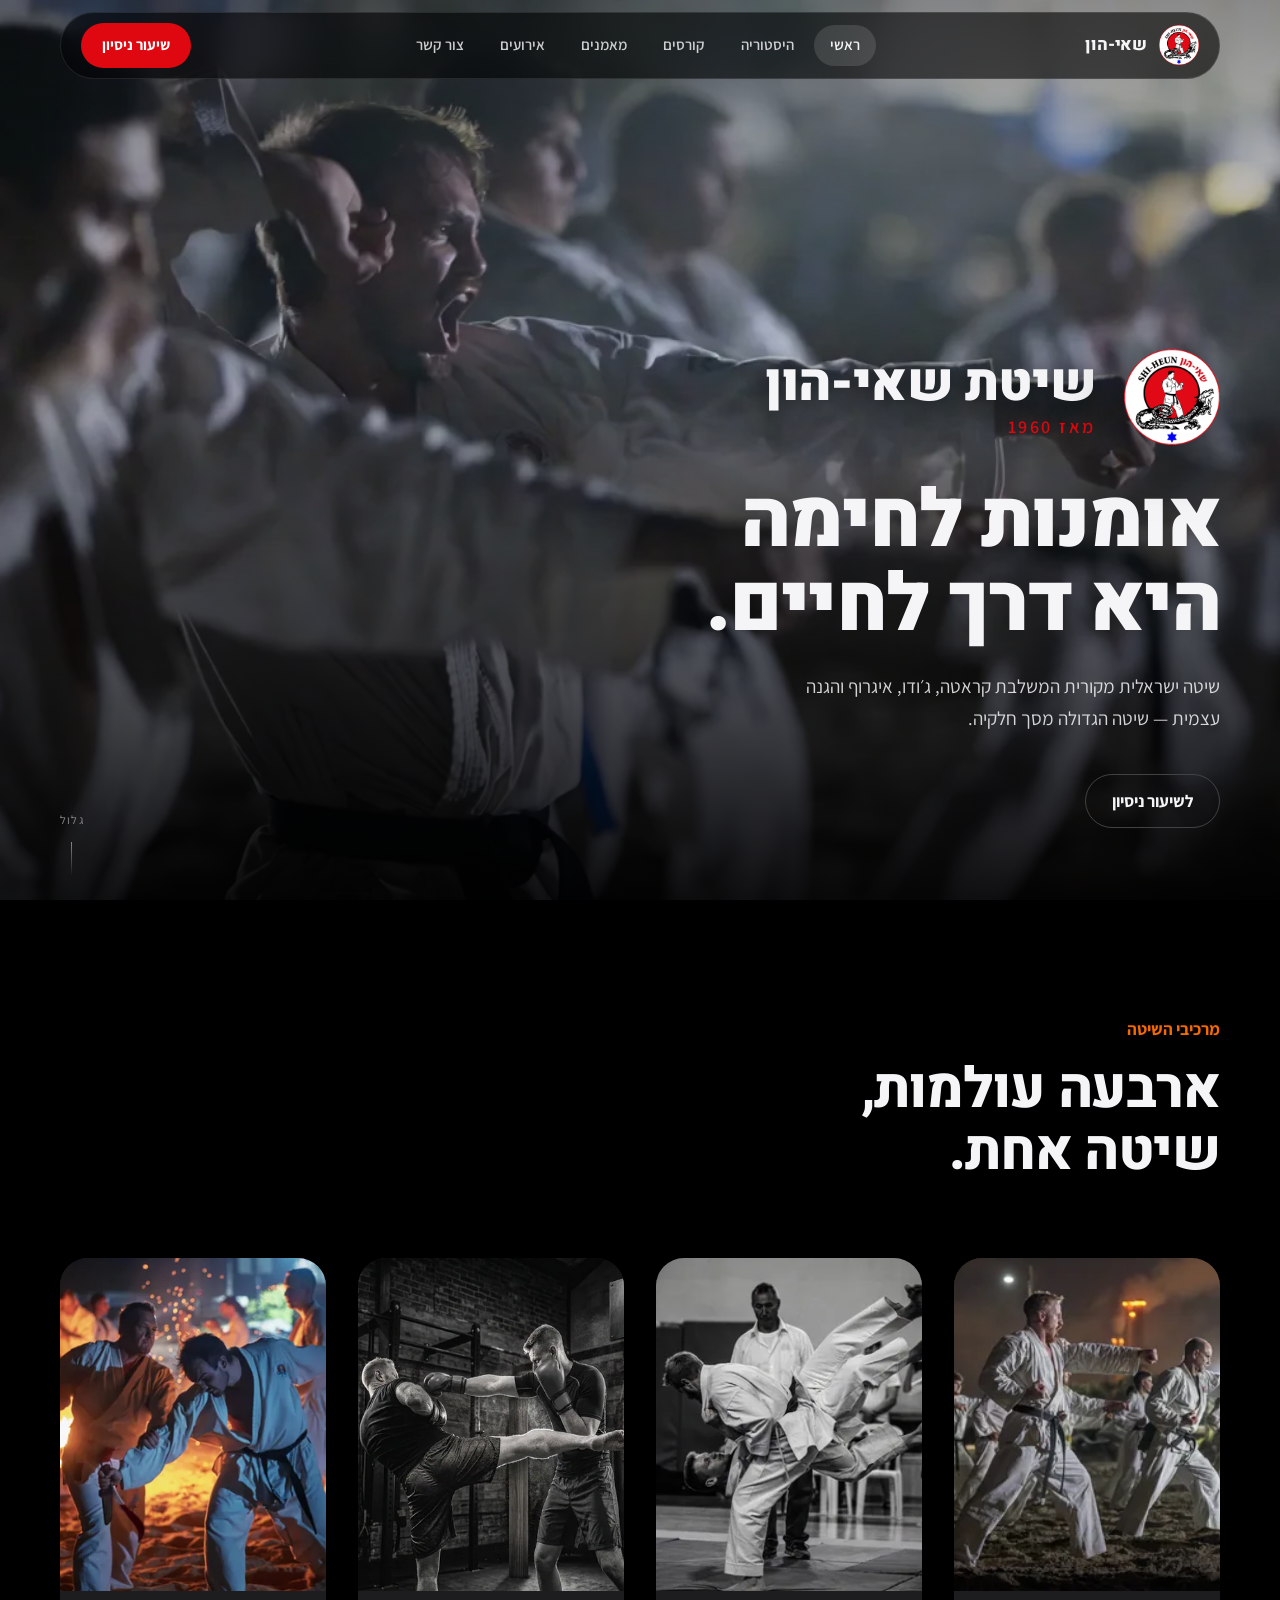
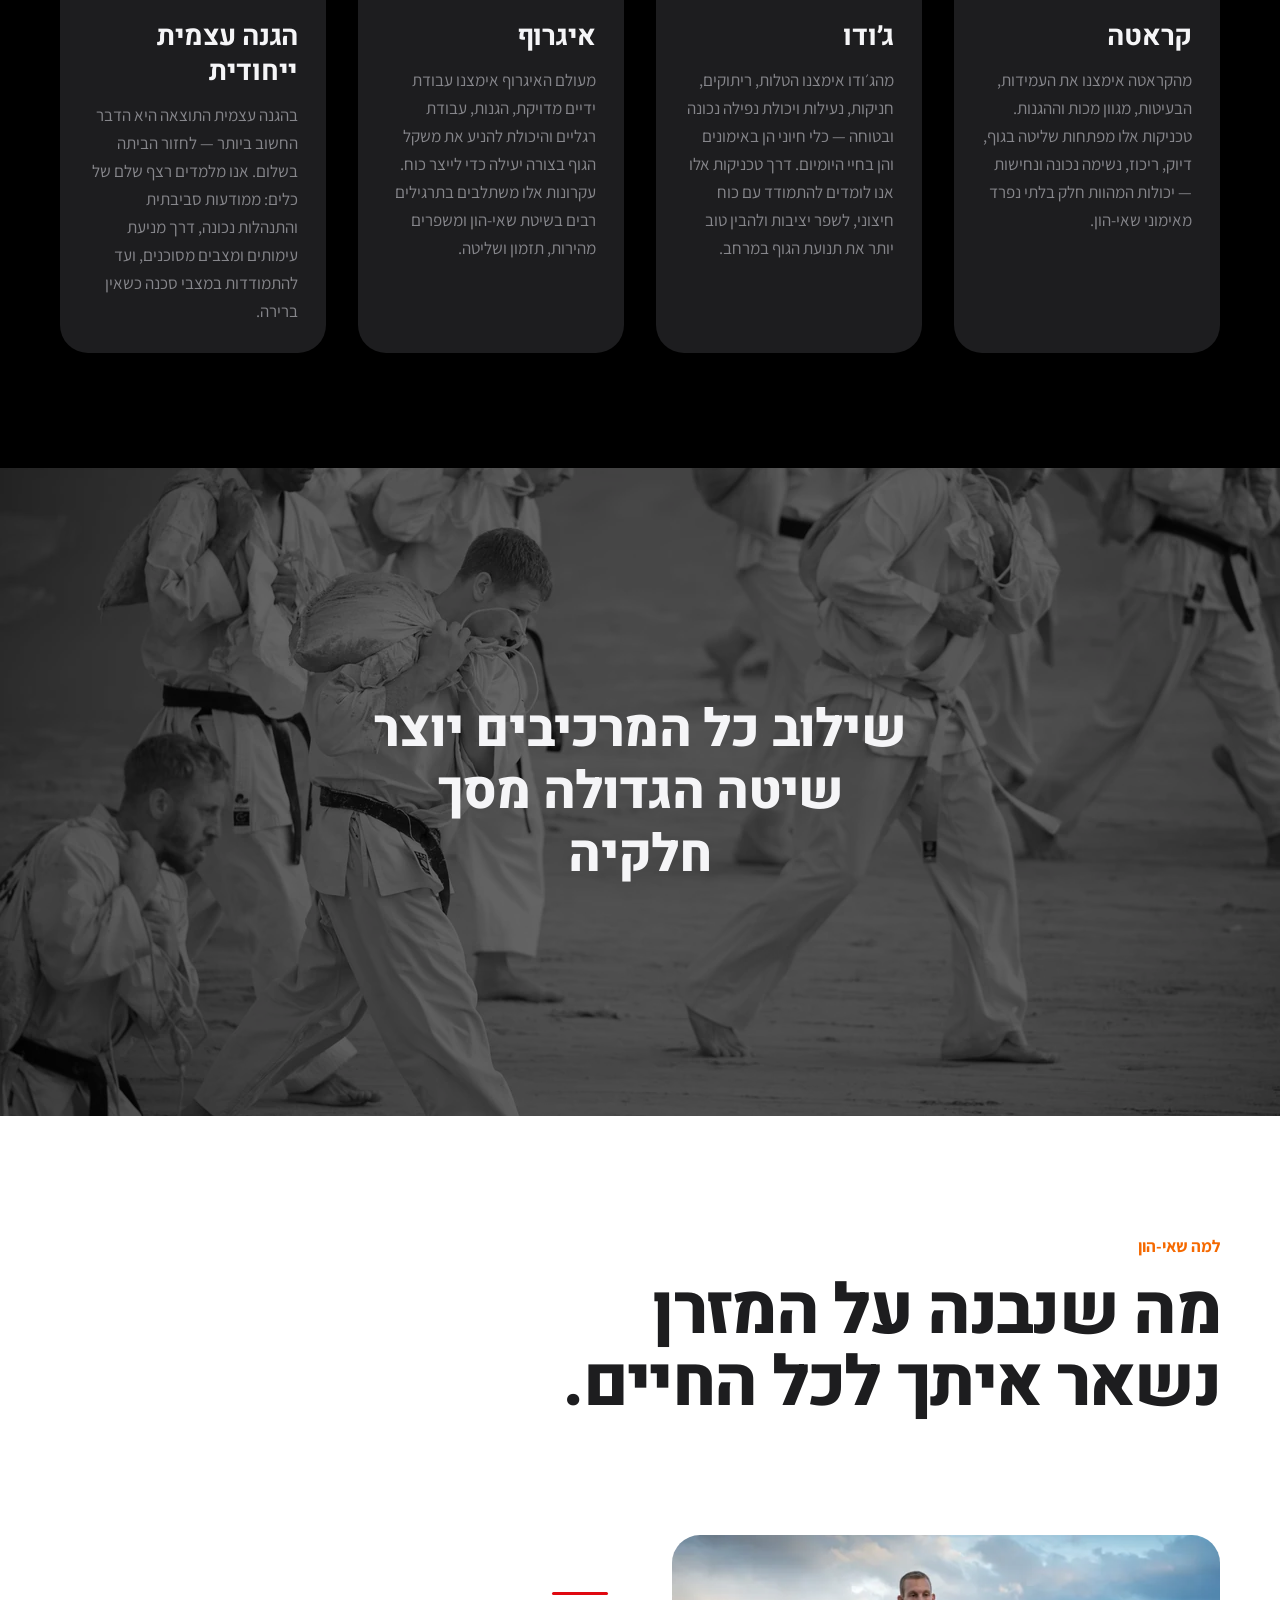
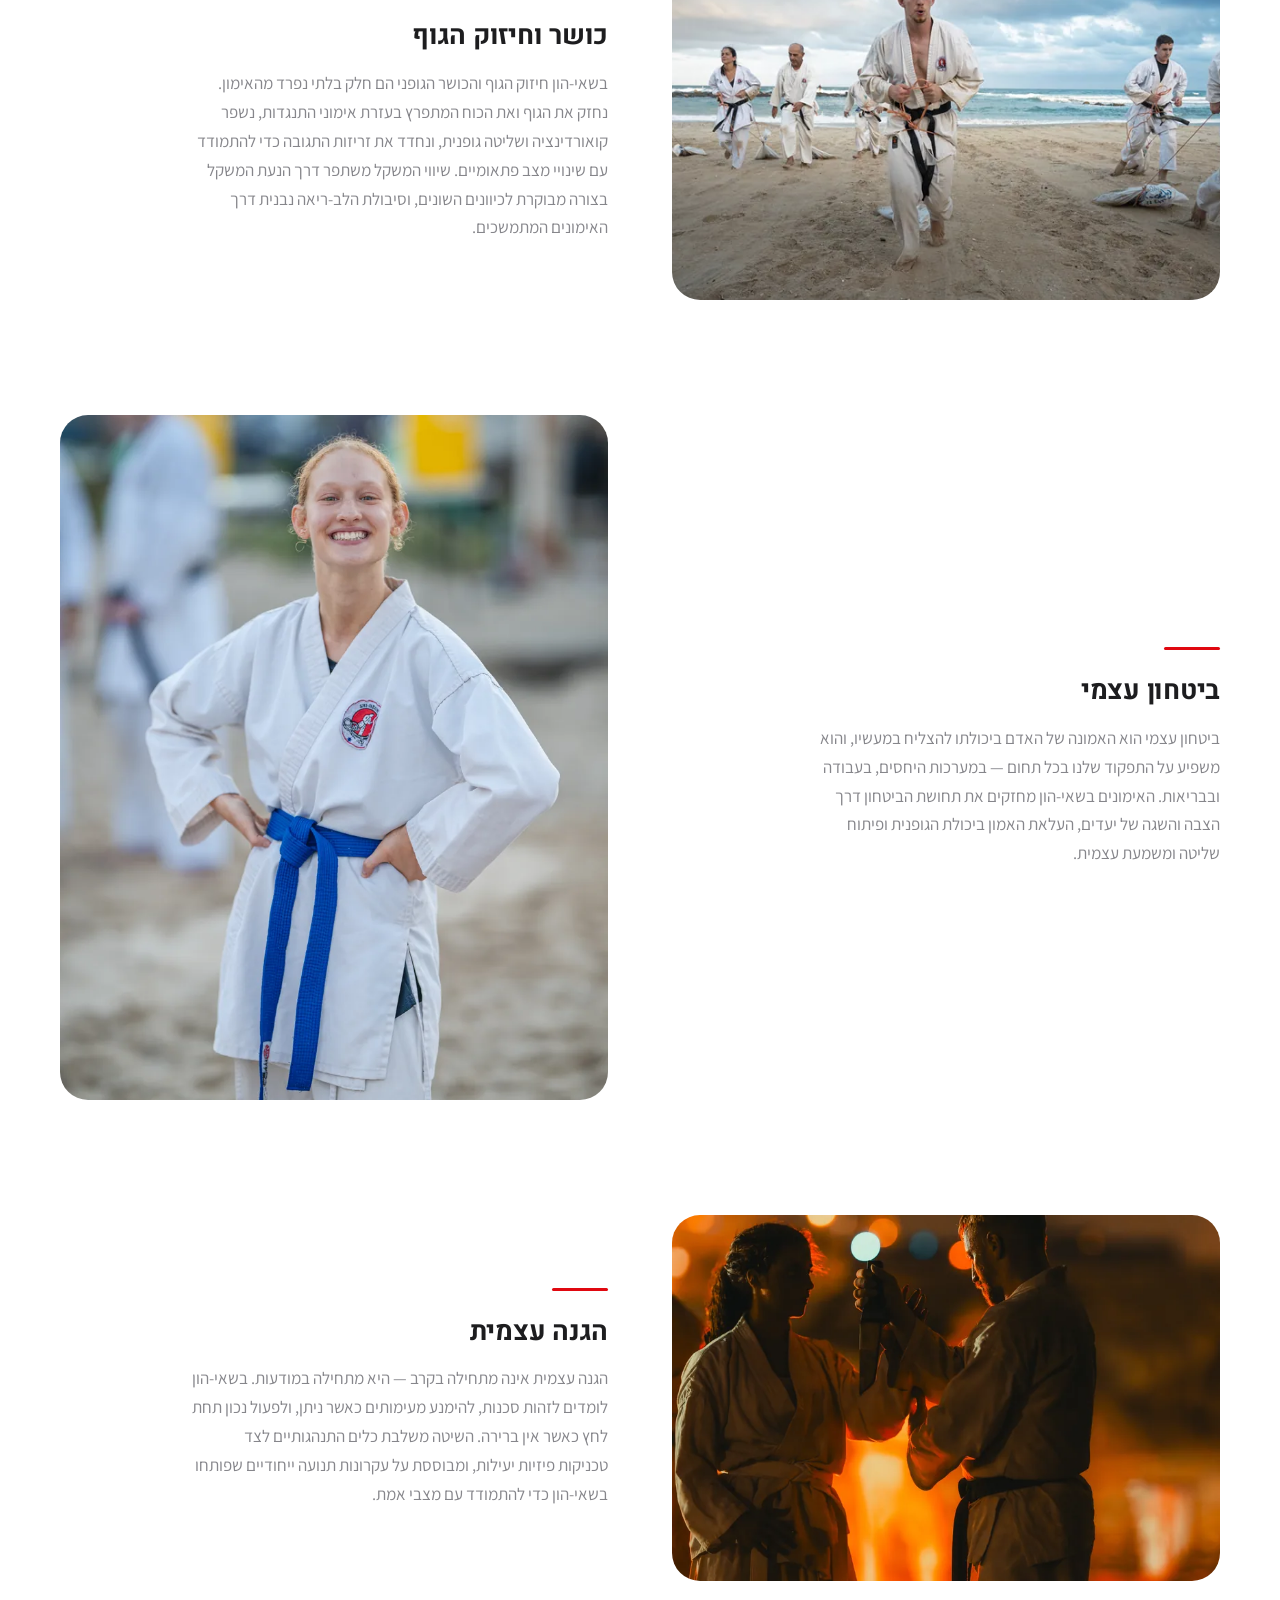
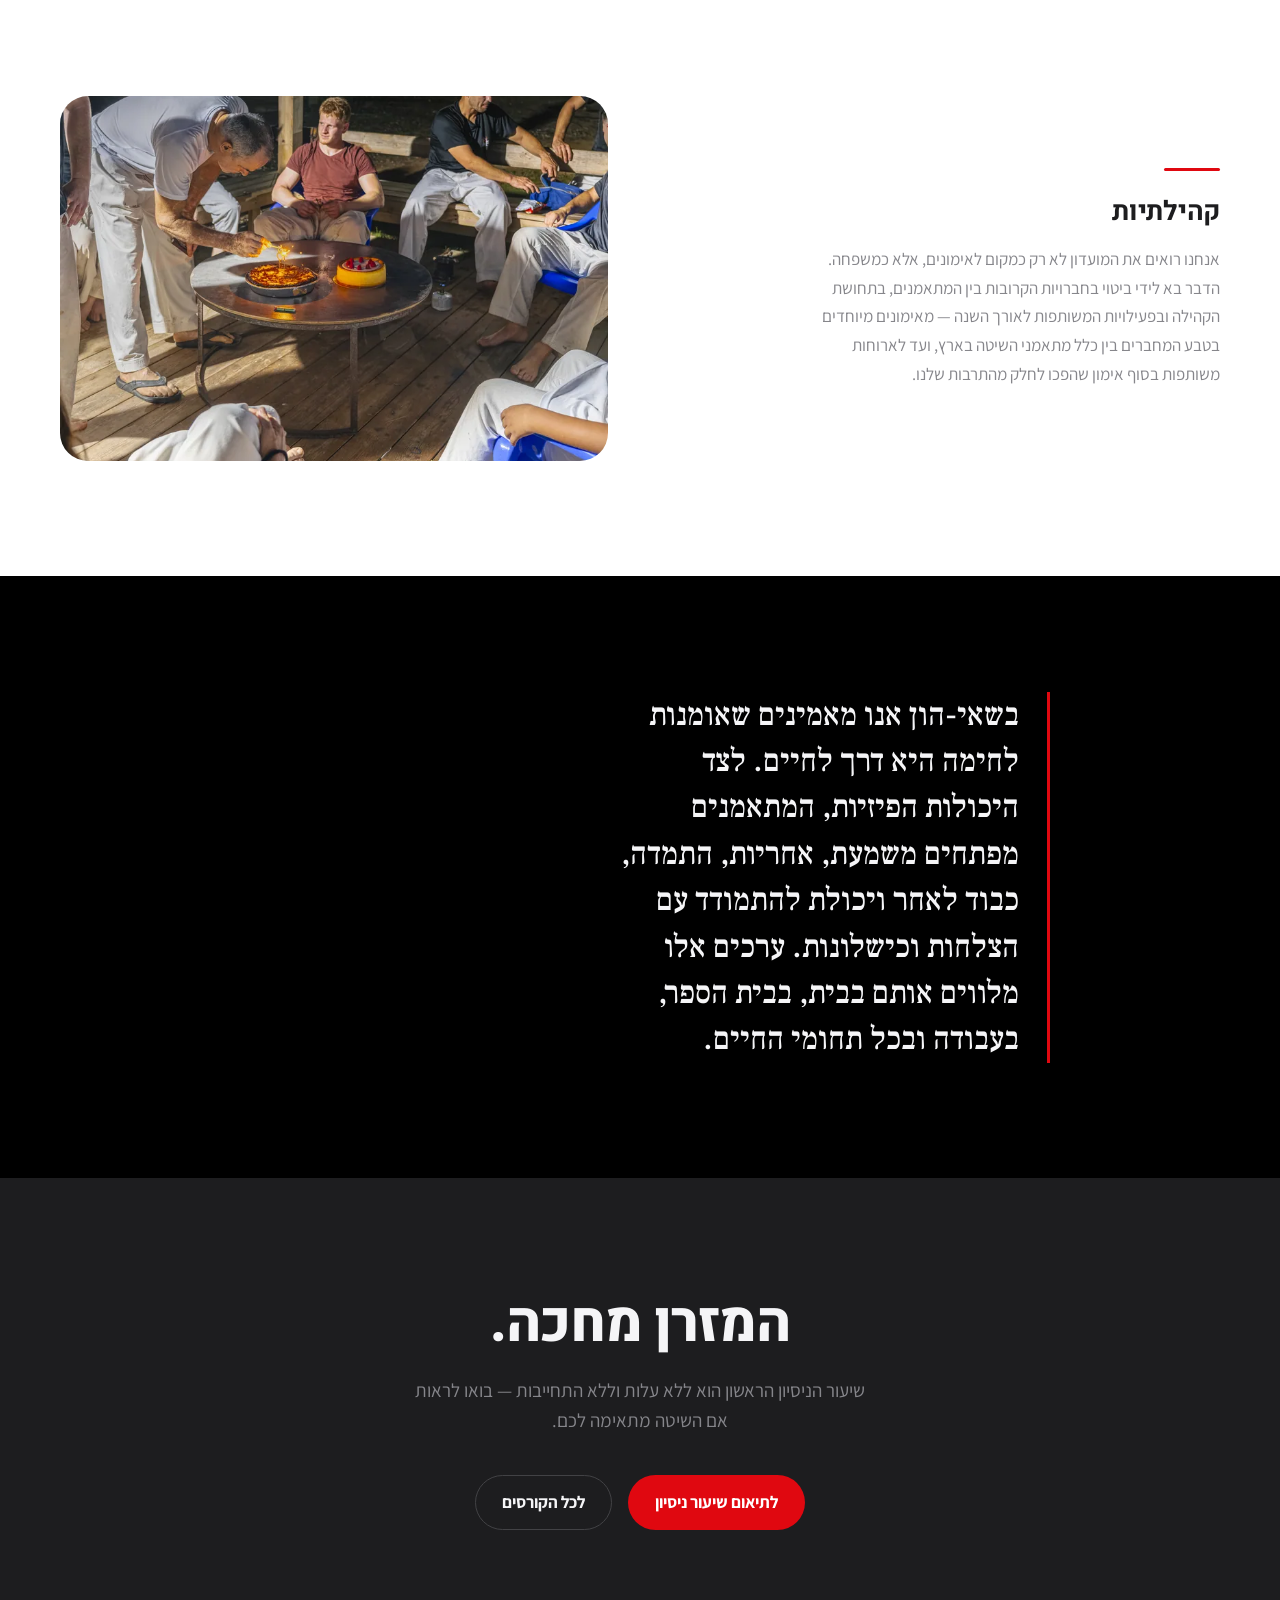
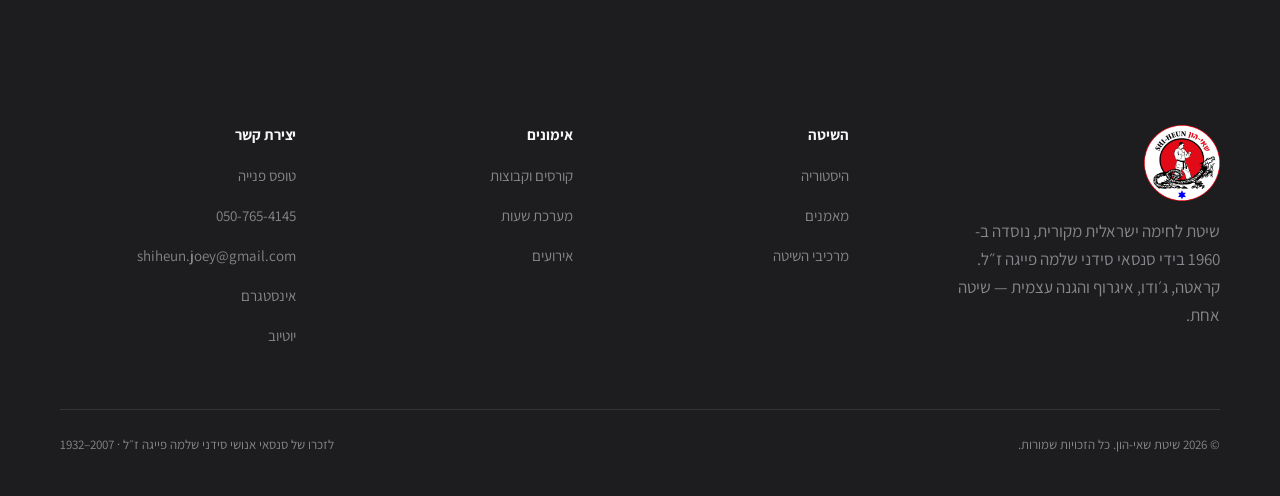
==== index.html @ a566a100 "Initial deploy: שאי-הון static site for www.shi-heun.com" ====
<!DOCTYPE html>
<html lang="he" dir="rtl">
<head>
<meta charset="utf-8">
<meta name="viewport" content="width=device-width, initial-scale=1">
<title>שאי-הון · שיטת לחימה ישראלית מקורית</title>
<meta name="description" content="שיטת שאי-הון — שיטת לחימה ישראלית מקורית שנוסדה ב-1960, המשלבת קראטה, ג׳ודו, איגרוף והגנה עצמית. אימונים לילדים, נוער ובוגרים.">
<meta name="theme-color" content="#000000">
<meta property="og:title" content="שאי-הון · שיטת לחימה ישראלית מקורית">
<meta property="og:description" content="שיטת שאי-הון — שיטת לחימה ישראלית מקורית שנוסדה ב-1960, המשלבת קראטה, ג׳ודו, איגרוף והגנה עצמית. אימונים לילדים, נוער ובוגרים.">
<meta property="og:type" content="website">
<meta property="og:locale" content="he_IL">
<meta property="og:image" content="https://www.shi-heun.com/assets/img/action/fire-defense-1280.webp">
<meta property="og:url" content="https://www.shi-heun.com/index.html">
<meta property="og:site_name" content="שיטת שאי-הון">
<meta name="robots" content="index, follow, max-image-preview:large, max-snippet:-1">
<link rel="canonical" href="https://www.shi-heun.com/index.html">
<link rel="icon" href="favicon.ico" sizes="any">
<link rel="icon" href="assets/img/brand/favicon-32.png" type="image/png">
<link rel="apple-touch-icon" href="assets/img/brand/favicon-180.png">
<link rel="preconnect" href="https://fonts.googleapis.com">
<link rel="preconnect" href="https://fonts.gstatic.com" crossorigin>
<link href="https://fonts.googleapis.com/css2?family=Heebo:wght@400;600;700;800;900&family=Assistant:wght@400;600;700&family=Frank+Ruhl+Libre:wght@400;500&display=swap" rel="stylesheet">
<link rel="stylesheet" href="assets/css/style.css">
<script type="application/ld+json">
{
  "@context": "https://schema.org",
  "@graph": [
    {
      "@type": "SportsActivityLocation",
      "@id": "https://www.shi-heun.com/#organization",
      "name": "שיטת שאי-הון",
      "alternateName": "Shi-Heun",
      "url": "https://www.shi-heun.com/",
      "description": "שיטת לחימה ישראלית מקורית שנוסדה ב-1960, המשלבת קרטה, ג׳ודו, איגרוף והגנה עצמית.",
      "foundingDate": "1960",
      "founder": {
        "@type": "Person",
        "name": "סידני שלמה פייגה"
      },
      "sport": "Martial Arts",
      "inLanguage": "he",
      "telephone": "+972507654145",
      "email": "shiheun.joey@gmail.com",
      "logo": "https://www.shi-heun.com/assets/img/brand/logo-512.png",
      "image": "https://www.shi-heun.com/assets/img/action/fire-defense-1280.webp",
      "sameAs": [
        "https://www.instagram.com/p/C9FxTw9I-Rl/",
        "https://www.youtube.com/@joey_shi-heun7309"
      ],
      "areaServed": {
        "@type": "Country",
        "name": "IL"
      },
      "knowsAbout": [
        "קראטה",
        "ג׳ודו",
        "איגרוף",
        "הגנה עצמית",
        "ביטחון עצמי",
        "אומנויות לחימה"
      ]
    },
    {
      "@type": "WebSite",
      "@id": "https://www.shi-heun.com/#website",
      "url": "https://www.shi-heun.com/",
      "name": "שיטת שאי-הון",
      "inLanguage": "he",
      "publisher": {
        "@id": "https://www.shi-heun.com/#organization"
      }
    },
    {
      "@type": "WebPage",
      "@id": "https://www.shi-heun.com/index.html",
      "url": "https://www.shi-heun.com/index.html",
      "name": "שאי-הון · שיטת לחימה ישראלית מקורית",
      "description": "שיטת שאי-הון — שיטת לחימה ישראלית מקורית שנוסדה ב-1960, המשלבת קראטה, ג׳ודו, איגרוף והגנה עצמית. אימונים לילדים, נוער ובוגרים.",
      "inLanguage": "he",
      "isPartOf": {
        "@id": "https://www.shi-heun.com/#website"
      },
      "about": {
        "@id": "https://www.shi-heun.com/#organization"
      },
      "breadcrumb": {
        "@type": "BreadcrumbList",
        "itemListElement": [
          {
            "@type": "ListItem",
            "position": 1,
            "name": "ראשי",
            "item": "https://www.shi-heun.com/"
          }
        ]
      }
    }
  ]
}
</script>
</head>
<body>
<a class="skip-link" href="#main">דילוג לתוכן הראשי</a>
<div class="nav-shell">
  <nav class="nav" aria-label="ניווט ראשי">
    <a class="nav__brand" href="index.html">
      <img src="assets/img/brand/logo-128.png" width="40" height="40" alt="סמל שיטת שאי-הון">
      <span>שאי-הון</span>
    </a>
    <button class="nav__toggle" type="button" aria-label="תפריט" aria-expanded="false" aria-controls="nav-links">
      <span></span><span></span><span></span>
    </button>
    <div class="nav__links" id="nav-links">
      <a href="index.html" aria-current="page">ראשי</a><a href="history.html">היסטוריה</a><a href="courses.html">קורסים</a><a href="coaches.html">מאמנים</a><a href="events.html">אירועים</a><a href="contact.html">צור קשר</a>
    </div>
    <a class="btn btn--primary nav__cta" href="contact.html">שיעור ניסיון</a>
  </nav>
</div>
<main id="main">

<section class="hero">
  <div class="hero__media">
    <video id="hero-video" class="hero-clip" autoplay muted playsinline preload="auto"
           poster="assets/video/kiai-poster.webp">
      <source src="assets/video/kiai-short.mp4" type="video/mp4" media="(max-width:640px)">
      <source src="assets/video/kiai.mp4" type="video/mp4">
    </video>
  </div>
  <div class="hero__scrim"></div>
  <div class="hero__inner wrap">
    <div class="hero__brand">
      <img class="hero__brand-mark" src="assets/img/brand/logo-512.webp" width="512" height="512"
           alt="סמל שיטת שאי-הון" fetchpriority="high" decoding="async">
      <p class="hero__brand-name">שיטת שאי-הון<span class="hero__brand-since">מאז <span class="ltr">1960</span></span></p>
    </div>
    <h1 class="hero-title">אומנות לחימה<br>היא דרך לחיים.</h1>
    <p class="hero__sub">שיטה ישראלית מקורית המשלבת קראטה, ג׳ודו, איגרוף והגנה עצמית — שיטה הגדולה מסך חלקיה.</p>
    <div class="hero__actions">
      <a class="btn btn--ghost" href="contact.html">לשיעור ניסיון</a>
    </div>
  </div>
  <div class="hero__scroll" aria-hidden="true">גלול</div>
</section>

<section class="stage section" id="components">
  <div class="wrap">
    <header class="reveal" style="max-width:52ch">
      <p class="eyebrow">מרכיבי השיטה</p>
      <h2 class="display">ארבעה עולמות,<br>שיטה אחת.</h2>
    </header>
    <div class="grid grid--4" style="margin-block-start:var(--s76)">
        <article class="card reveal" data-delay="0">
          <div class="card__media"><img src="assets/img/action/karate-main-2560.webp" srcset="assets/img/action/karate-main-480.webp 480w, assets/img/action/karate-main-800.webp 800w, assets/img/action/karate-main-1280.webp 1280w, assets/img/action/karate-main-1920.webp 1920w, assets/img/action/karate-main-2560.webp 2560w" sizes="(max-width:640px) 92vw, (max-width:1100px) 46vw, 24vw" width="7277" height="3967" alt="קראטה" loading="lazy" decoding="async"></div>
          <div class="card__body">
            <h3>קראטה</h3>
            <p>מהקראטה אימצנו את העמידות, הבעיטות, מגוון מכות וההגנות. טכניקות אלו מפתחות שליטה בגוף, דיוק, ריכוז, נשימה נכונה ונחישות — יכולות המהוות חלק בלתי נפרד מאימוני שאי-הון.</p>
          </div>
        </article>
        <article class="card reveal" data-delay="1">
          <div class="card__media"><img src="assets/img/action/judo-main-1264.webp" srcset="assets/img/action/judo-main-480.webp 480w, assets/img/action/judo-main-800.webp 800w, assets/img/action/judo-main-1264.webp 1264w" sizes="(max-width:640px) 92vw, (max-width:1100px) 46vw, 24vw" width="1264" height="842" alt="ג׳ודו" loading="lazy" decoding="async"></div>
          <div class="card__body">
            <h3>ג׳ודו</h3>
            <p>מהג׳ודו אימצנו הטלות, ריתוקים, חניקות, נעילות ויכולת נפילה נכונה ובטוחה — כלי חיוני הן באימונים והן בחיי היומיום. דרך טכניקות אלו אנו לומדים להתמודד עם כוח חיצוני, לשפר יציבות ולהבין טוב יותר את תנועת הגוף במרחב.</p>
          </div>
        </article>
        <article class="card reveal" data-delay="2">
          <div class="card__media"><img src="assets/img/action/boxing-spar-800.webp" srcset="assets/img/action/boxing-spar-480.webp 480w, assets/img/action/boxing-spar-800.webp 800w" sizes="(max-width:640px) 92vw, (max-width:1100px) 46vw, 24vw" width="1024" height="1024" alt="איגרוף" loading="lazy" decoding="async" class="focal-near-start"></div>
          <div class="card__body">
            <h3>איגרוף</h3>
            <p>מעולם האיגרוף אימצנו עבודת ידיים מדויקת, הגנות, עבודת רגליים והיכולת להניע את משקל הגוף בצורה יעילה כדי לייצר כוח. עקרונות אלו משתלבים בתרגילים רבים בשיטת שאי-הון ומשפרים מהירות, תזמון ושליטה.</p>
          </div>
        </article>
        <article class="card reveal" data-delay="3">
          <div class="card__media"><img src="assets/img/action/fire-defense-2560.webp" srcset="assets/img/action/fire-defense-480.webp 480w, assets/img/action/fire-defense-800.webp 800w, assets/img/action/fire-defense-1280.webp 1280w, assets/img/action/fire-defense-1920.webp 1920w, assets/img/action/fire-defense-2560.webp 2560w" sizes="(max-width:640px) 92vw, (max-width:1100px) 46vw, 24vw" width="6062" height="4850" alt="הגנה עצמית ייחודית" loading="lazy" decoding="async"></div>
          <div class="card__body">
            <h3>הגנה עצמית ייחודית</h3>
            <p>בהגנה עצמית התוצאה היא הדבר החשוב ביותר — לחזור הביתה בשלום. אנו מלמדים רצף שלם של כלים: ממודעות סביבתית והתנהלות נכונה, דרך מניעת עימותים ומצבים מסוכנים, ועד להתמודדות במצבי סכנה כשאין ברירה.</p>
          </div>
        </article>
    </div>
  </div>
</section>

<section class="statement">
  <img src="assets/img/action/sandbag-bw-2560.webp" srcset="assets/img/action/sandbag-bw-480.webp 480w, assets/img/action/sandbag-bw-800.webp 800w, assets/img/action/sandbag-bw-1280.webp 1280w, assets/img/action/sandbag-bw-1920.webp 1920w, assets/img/action/sandbag-bw-2560.webp 2560w" sizes="100vw" width="8256" height="5504" alt="מתאמנים נושאים שקי חול על החוף" loading="lazy" decoding="async">
  <div class="statement__scrim"></div>
  <p class="reveal">שילוב כל המרכיבים יוצר שיטה הגדולה מסך חלקיה</p>
</section>

<section class="band section">
  <div class="wrap">
    <header class="reveal" style="max-width:900px">
      <p class="eyebrow">למה שאי-הון</p>
      <h2 class="display why__title">מה שנבנה על המזרן<br>נשאר איתך לכל החיים.</h2>
    </header>
      <div class="split  reveal" style="margin-block-start:var(--section-gap)">
        <div class="split__media split__media--wide"><img src="assets/img/action/beach-lead-2560.webp" srcset="assets/img/action/beach-lead-480.webp 480w, assets/img/action/beach-lead-800.webp 800w, assets/img/action/beach-lead-1280.webp 1280w, assets/img/action/beach-lead-1920.webp 1920w, assets/img/action/beach-lead-2560.webp 2560w" sizes="(max-width:860px) 92vw, 46vw" width="8256" height="4152" alt="כושר וחיזוק הגוף" loading="lazy" decoding="async"></div>
        <div>
          <div class="belt"></div>
          <h3 class="why__h">כושר וחיזוק הגוף</h3>
          <p class="why__p" style="margin-block-start:var(--s16)">בשאי-הון חיזוק הגוף והכושר הגופני הם חלק בלתי נפרד מהאימון. נחזק את הגוף ואת הכוח המתפרץ בעזרת אימוני התנגדות, נשפר קואורדינציה ושליטה גופנית, ונחדד את זריזות התגובה כדי להתמודד עם שינויי מצב פתאומיים. שיווי המשקל משתפר דרך הנעת המשקל בצורה מבוקרת לכיוונים השונים, וסיבולת הלב-ריאה נבנית דרך האימונים המתמשכים.</p>
        </div>
      </div>
      <div class="split split--reverse reveal" style="margin-block-start:var(--section-gap)">
        <div class="split__media split__media--tall"><img src="assets/img/action/blue-belt-portrait-2560.webp" srcset="assets/img/action/blue-belt-portrait-480.webp 480w, assets/img/action/blue-belt-portrait-800.webp 800w, assets/img/action/blue-belt-portrait-1280.webp 1280w, assets/img/action/blue-belt-portrait-1920.webp 1920w, assets/img/action/blue-belt-portrait-2560.webp 2560w" sizes="(max-width:860px) 92vw, 46vw" width="5504" height="8256" alt="ביטחון עצמי" loading="lazy" decoding="async"></div>
        <div>
          <div class="belt"></div>
          <h3 class="why__h">ביטחון עצמי</h3>
          <p class="why__p" style="margin-block-start:var(--s16)">ביטחון עצמי הוא האמונה של האדם ביכולתו להצליח במעשיו, והוא משפיע על התפקוד שלנו בכל תחום — במערכות היחסים, בעבודה ובבריאות. האימונים בשאי-הון מחזקים את תחושת הביטחון דרך הצבה והשגה של יעדים, העלאת האמון ביכולת הגופנית ופיתוח שליטה ומשמעת עצמית.</p>
        </div>
      </div>
      <div class="split  reveal" style="margin-block-start:var(--section-gap)">
        <div class="split__media split__media--wide"><img src="assets/img/action/knife-defense-2560.webp" srcset="assets/img/action/knife-defense-480.webp 480w, assets/img/action/knife-defense-800.webp 800w, assets/img/action/knife-defense-1280.webp 1280w, assets/img/action/knife-defense-1920.webp 1920w, assets/img/action/knife-defense-2560.webp 2560w" sizes="(max-width:860px) 92vw, 46vw" width="6875" height="5504" alt="הגנה עצמית" loading="lazy" decoding="async"></div>
        <div>
          <div class="belt"></div>
          <h3 class="why__h">הגנה עצמית</h3>
          <p class="why__p" style="margin-block-start:var(--s16)">הגנה עצמית אינה מתחילה בקרב — היא מתחילה במודעות. בשאי-הון לומדים לזהות סכנות, להימנע מעימותים כאשר ניתן, ולפעול נכון תחת לחץ כאשר אין ברירה. השיטה משלבת כלים התנהגותיים לצד טכניקות פיזיות יעילות, ומבוססת על עקרונות תנועה ייחודיים שפותחו בשאי-הון כדי להתמודד עם מצבי אמת.</p>
        </div>
      </div>
      <div class="split split--reverse reveal" style="margin-block-start:var(--section-gap)">
        <div class="split__media split__media--wide"><img src="assets/img/action/community-cake-2560.webp" srcset="assets/img/action/community-cake-480.webp 480w, assets/img/action/community-cake-800.webp 800w, assets/img/action/community-cake-1280.webp 1280w, assets/img/action/community-cake-1920.webp 1920w, assets/img/action/community-cake-2560.webp 2560w" sizes="(max-width:860px) 92vw, 46vw" width="5504" height="5504" alt="קהילתיות" loading="lazy" decoding="async"></div>
        <div>
          <div class="belt"></div>
          <h3 class="why__h">קהילתיות</h3>
          <p class="why__p" style="margin-block-start:var(--s16)">אנחנו רואים את המועדון לא רק כמקום לאימונים, אלא כמשפחה. הדבר בא לידי ביטוי בחברויות הקרובות בין המתאמנים, בתחושת הקהילה ובפעילויות המשותפות לאורך השנה — מאימונים מיוחדים בטבע המחברים בין כלל מתאמני השיטה בארץ, ועד לארוחות משותפות בסוף אימון שהפכו לחלק מהתרבות שלנו.</p>
        </div>
      </div>
  </div>
</section>

<section class="stage section">
  <div class="wrap wrap--narrow">
    <blockquote class="pullquote reveal">
      בשאי-הון אנו מאמינים שאומנות לחימה היא דרך לחיים. לצד היכולות הפיזיות, המתאמנים מפתחים משמעת, אחריות, התמדה, כבוד לאחר ויכולת להתמודד עם הצלחות וכישלונות. ערכים אלו מלווים אותם בבית, בבית הספר, בעבודה ובכל תחומי החיים.
    </blockquote>
  </div>
</section>

<section class="stage--obsidian stage section closer">
  <div class="wrap">
    <div class="reveal">
      <h2 class="display">המזרן מחכה.</h2>
      <p class="lede">שיעור הניסיון הראשון הוא ללא עלות וללא התחייבות — בואו לראות אם השיטה מתאימה לכם.</p>
      <div class="hero__actions">
        <a class="btn btn--primary" href="contact.html">לתיאום שיעור ניסיון</a>
        <a class="btn btn--ghost" href="courses.html">לכל הקורסים</a>
      </div>
    </div>
  </div>
</section>
</main>
<footer class="footer">
  <div class="wrap">
    <div class="footer__top">
      <div class="footer__brand">
        <img src="assets/img/brand/logo-256.png" width="76" height="76" alt="סמל שיטת שאי-הון">
        <p class="muted" style="max-width:34ch">שיטת לחימה ישראלית מקורית, נוסדה ב-<span class="ltr">1960</span> בידי סנסאי סידני שלמה פייגה ז״ל. קראטה, ג׳ודו, איגרוף והגנה עצמית — שיטה אחת.</p>
      </div>
      <div>
        <h4>השיטה</h4>
        <ul>
          <li><a href="history.html">היסטוריה</a></li>
          <li><a href="coaches.html">מאמנים</a></li>
          <li><a href="index.html#components">מרכיבי השיטה</a></li>
        </ul>
      </div>
      <div>
        <h4>אימונים</h4>
        <ul>
          <li><a href="courses.html">קורסים וקבוצות</a></li>
          <li><a href="courses.html#schedule">מערכת שעות</a></li>
          <li><a href="events.html">אירועים</a></li>
        </ul>
      </div>
      <div>
        <h4>יצירת קשר</h4>
        <ul>
          <li><a href="contact.html">טופס פנייה</a></li>
          <li><a href="tel:+972507654145"><span class="ltr">050-765-4145</span></a></li>
          <li><a href="mailto:shiheun.joey@gmail.com">shiheun.joey@gmail.com</a></li>
        </ul>
        <ul class="footer__social">
          <li><a href="https://www.instagram.com/p/C9FxTw9I-Rl/" target="_blank" rel="noopener">אינסטגרם</a></li>
          <li><a href="https://www.youtube.com/@joey_shi-heun7309" target="_blank" rel="noopener">יוטיוב</a></li>
        </ul>
      </div>
    </div>
    <div class="footer__legal">
      <span>© <span data-year></span> שיטת שאי-הון. כל הזכויות שמורות.</span>
      <span>לזכרו של סנסאי אנושי סידני שלמה פייגה ז״ל · <span class="ltr">1932–2007</span></span>
    </div>
  </div>
</footer>
<script src="assets/js/app.js"></script>
</body>
</html>
---- assets/css/style.css ----
/* ==========================================================================
   שאי-הון · Shi-Heun — Design System
   Structure per DESIGN.md (Apple obsidian gallery vitrine).
   Single adaptation: the filled chromatic action colour is the brand red
   #e00810 sampled from the crest, not Apple Blue. Everything else is spec.
   ========================================================================== */

/* ---------- Tokens ---------- */
:root {
  /* Surfaces & neutrals — verbatim from DESIGN.md */
  --pure-black:   #000000;
  --carbon:       #111111;
  --obsidian:     #1d1d1f;
  --graphite:     #333336;
  --smoke:        #424245;
  --platinum:     #86868b;
  --silver-mist:  #cccccc;
  --hairline:     #d2d2d7;
  --frost-white:  #f5f5f7;
  --paper-white:  #ffffff;

  /* Chromatic */
  --brand-red:    #e00810;   /* the single filled action colour */
  --brand-red-hi: #ff1f28;   /* hover only */
  --signal-orange:#f56900;   /* category eyebrows only */
  --link:         #0066cc;
  --link-dark:    #2997ff;

  /* Type */
  --font-display: 'Heebo', system-ui, sans-serif;
  --font-text:    'Assistant', system-ui, sans-serif;
  --font-archive: 'Frank Ruhl Libre', Georgia, serif;

  /* Hebrew-calibrated scale. DESIGN.md tracking is Latin-tuned; Hebrew
     letterforms are already dense, so negative tracking is cut to ~1/3
     and line-heights run slightly looser. */
  --t-caption:     0.75rem;  --lh-caption: 1.7;   --tr-caption: 0;
  --t-body:        1.0625rem;--lh-body:    1.65;  --tr-body:    0;
  --t-body-lg:     1.1875rem;--lh-body-lg: 1.6;
  --t-h4:          1.375rem; --lh-h4:      1.35;  --tr-h4:   -0.005em;
  --t-h3:          1.75rem;  --lh-h3:      1.25;  --tr-h3:   -0.01em;
  --t-h2:          2.5rem;   --lh-h2:      1.18;  --tr-h2:   -0.015em;
  --t-display:     3.5rem;   --lh-display: 1.1;   --tr-display: -0.02em;
  --t-hero:        5rem;     --lh-hero:    1.05;  --tr-hero: -0.022em;

  /* Spacing — 4px base */
  --s4:4px; --s8:8px; --s12:12px; --s16:16px; --s20:20px; --s24:24px;
  --s28:28px; --s32:32px; --s40:40px; --s48:48px; --s60:60px; --s76:76px;
  --s80:80px; --s96:96px; --s104:104px; --s160:160px;

  /* Radii — the restricted set */
  --r-link:10px; --r-card:28px; --r-md:32px; --r-btn:36px; --r-pill:980px;

  /* Layout */
  --page: 1440px;
  --nav-h: 86px;     /* height of the sticky nav shell */
  --gutter: clamp(20px, 5vw, 60px);
  --section-gap: clamp(72px, 9vw, 120px);
}

@media (max-height: 720px) and (min-width: 901px) {
  :root { --t-hero: 3.5rem; }
  .hero__inner { padding-block: var(--s24) var(--s40); }
}

@media (max-width: 900px) {
  :root {
    --t-hero: 2.75rem; --t-display: 2.25rem; --t-h2: 1.875rem;
    --t-h3: 1.375rem; --t-body: 1rem;
  }
}

/* ---------- Reset ---------- */
*, *::before, *::after { box-sizing: border-box; }
html { -webkit-text-size-adjust: 100%; scroll-behavior: smooth; }
@media (prefers-reduced-motion: reduce) { html { scroll-behavior: auto; } }

body {
  margin: 0;
  background: var(--pure-black);
  color: var(--frost-white);
  font-family: var(--font-text);
  font-size: var(--t-body);
  line-height: var(--lh-body);
  font-weight: 400;
  -webkit-font-smoothing: antialiased;
  text-rendering: optimizeLegibility;
  overflow-x: hidden;
}

/* height:auto so the width/height attributes we emit for CLS never override
   an aspect-ratio set in CSS. Rules that need a real height set it explicitly. */
img, video, svg { max-width: 100%; height: auto; display: block; }
a { color: inherit; text-decoration: none; }
button { font: inherit; color: inherit; }
h1,h2,h3,h4,p,figure,blockquote { margin: 0; }
ul, ol { margin: 0; padding: 0; list-style: none; }

::selection { background: var(--brand-red); color: #fff; }

:focus-visible {
  outline: 2px solid var(--brand-red);
  outline-offset: 3px;
  border-radius: var(--r-link);
}

.skip-link {
  position: absolute; inset-inline-start: 50%; top: -100px;
  transform: translateX(50%);
  background: var(--brand-red); color: #fff;
  padding: var(--s12) var(--s24); border-radius: 0 0 var(--r-link) var(--r-link);
  z-index: 200; font-weight: 700; transition: top .2s;
}
.skip-link:focus { top: 0; }

/* ---------- Type helpers ---------- */
.display, .hero-title, h1, h2, h3 {
  font-family: var(--font-display);
  font-weight: 800;
}
.hero-title { font-size: var(--t-hero);    line-height: var(--lh-hero);    letter-spacing: var(--tr-hero); font-weight: 900; }
.display    { font-size: var(--t-display); line-height: var(--lh-display); letter-spacing: var(--tr-display); }
h2, .h2     { font-size: var(--t-h2);      line-height: var(--lh-h2);      letter-spacing: var(--tr-h2); }
h3, .h3     { font-size: var(--t-h3);      line-height: var(--lh-h3);      letter-spacing: var(--tr-h3); font-weight: 700; }
h4, .h4     { font-size: var(--t-h4);      line-height: var(--lh-h4);      letter-spacing: var(--tr-h4); font-weight: 700; }

.lede  { font-size: var(--t-body-lg); line-height: var(--lh-body-lg); color: var(--platinum); }
.muted { color: var(--platinum); }
.measure { max-width: 58ch; }
.measure-sm { max-width: 46ch; }

/* Category eyebrow — orange, text only, never a chip */
.eyebrow {
  font-family: var(--font-text);
  font-size: 1.0625rem; font-weight: 700;
  color: var(--signal-orange);
  margin-block-end: var(--s16);
}
.eyebrow--quiet { color: var(--platinum); }

/* Numerals & latin fragments stay LTR inside RTL text */
.ltr { direction: ltr; unicode-bidi: isolate; display: inline-block; }

/* ---------- Layout primitives ---------- */
.wrap { max-width: var(--page); margin-inline: auto; padding-inline: var(--gutter); }
.wrap--narrow { max-width: 940px; }

.stage { background: var(--pure-black); color: var(--frost-white); }
.stage--obsidian { background: var(--obsidian); }
.stage--carbon   { background: var(--carbon); }
.band  { background: var(--paper-white); color: var(--obsidian); }
.band--frost { background: var(--frost-white); color: var(--obsidian); }
.band .muted, .band--frost .muted { color: var(--platinum); }
.band .lede, .band--frost .lede { color: var(--platinum); }

.section { padding-block: var(--section-gap); }
.section--tight { padding-block: clamp(48px, 6vw, 80px); }

.rule { height: 1px; background: var(--graphite); border: 0; margin: 0; }
.band .rule, .band--frost .rule { background: var(--hairline); }

/* The belt line — a hairline red accent used as a structural marker */
.belt {
  width: 56px; height: 3px; background: var(--brand-red);
  border-radius: var(--r-pill); margin-block-end: var(--s24);
}

/* ---------- Buttons ---------- */
.btn {
  display: inline-flex; align-items: center; gap: var(--s8);
  padding: 12px 26px; border-radius: var(--r-btn);
  font-family: var(--font-text); font-size: 1.0625rem; font-weight: 700;
  border: 1px solid transparent; cursor: pointer;
  transition: background-color .25s ease, color .25s ease,
              border-color .25s ease, transform .25s ease;
}
.btn:hover { transform: translateY(-1px); }
.btn:active { transform: translateY(0); }

/* The only filled chromatic button in the system */
.btn--primary { background: var(--brand-red); color: #fff; }
.btn--primary:hover { background: var(--brand-red-hi); }

.btn--ghost { background: transparent; color: var(--frost-white); border-color: var(--smoke); }
.btn--ghost:hover { border-color: var(--frost-white); }
.band .btn--ghost, .band--frost .btn--ghost { color: var(--obsidian); border-color: var(--hairline); }
.band .btn--ghost:hover, .band--frost .btn--ghost:hover { border-color: var(--obsidian); }

.btn--plain { padding-inline: 0; background: none; }

.arrow-link {
  display: inline-flex; align-items: center; gap: var(--s8);
  color: var(--link-dark); font-weight: 700;
  transition: gap .25s ease;
}
.band .arrow-link, .band--frost .arrow-link { color: var(--link); }
.arrow-link:hover { gap: var(--s16); }
.arrow-link svg { transition: transform .25s ease; }
.arrow-link:hover svg { transform: translateX(-3px); }

/* ---------- Navigation ---------- */
.nav-shell {
  position: sticky; top: 0; z-index: 100;
  height: var(--nav-h);
  padding: var(--s12) var(--gutter);
}
.nav {
  /* Explicit containing block for the mobile panel. Do not rely on
     backdrop-filter to create one — it is dropped on mobile below, and on
     GPU-blocklisted Android builds it is a no-op anyway, which would leave
     the panel anchored to .nav-shell instead. */
  position: relative;
  max-width: var(--page); margin-inline: auto;
  display: flex; align-items: center; gap: var(--s20);
  padding: 10px var(--s20);
  border-radius: var(--r-pill);
  background: rgba(0,0,0,.6);
  border: 1px solid rgba(255,255,255,.10);
  backdrop-filter: blur(20px) saturate(180%);
  -webkit-backdrop-filter: blur(20px) saturate(180%);
  transition: background-color .3s ease, border-color .3s ease;
}
.is-scrolled .nav { background: rgba(0,0,0,.86); border-color: rgba(255,255,255,.16); }

.nav__brand { display: flex; align-items: center; gap: var(--s12); flex: 0 0 auto; }
.nav__brand img { width: 40px; height: 40px; }
.nav__brand span {
  font-family: var(--font-display); font-weight: 800; font-size: 1.0625rem;
  letter-spacing: -0.01em; color: var(--frost-white);
}
.nav__links { display: flex; align-items: center; gap: var(--s4); margin-inline: auto; }
.nav__links a {
  padding: 8px var(--s16); border-radius: var(--r-pill);
  font-size: 0.9375rem; font-weight: 600; color: var(--frost-white);
  opacity: .82; transition: opacity .2s ease, background-color .2s ease;
}
.nav__links a:hover { opacity: 1; background: rgba(255,255,255,.08); }
.nav__links a[aria-current="page"] { opacity: 1; background: rgba(255,255,255,.12); }
.nav__cta { flex: 0 0 auto; padding: 9px 20px; font-size: 0.9375rem; }

.nav__toggle {
  display: none; background: none; border: 0; cursor: pointer;
  width: 40px; height: 40px; padding: 9px; border-radius: var(--r-pill);
}
.nav__toggle span {
  display: block; height: 2px; background: var(--frost-white);
  border-radius: 2px; transition: transform .3s ease, opacity .2s ease;
}
.nav__toggle span + span { margin-block-start: 5px; }
.is-open .nav__toggle span:nth-child(1) { transform: translateY(7px) rotate(45deg); }
.is-open .nav__toggle span:nth-child(2) { opacity: 0; }
.is-open .nav__toggle span:nth-child(3) { transform: translateY(-7px) rotate(-45deg); }

@media (max-width: 980px) {
  /* No live blur on phones. The nav sits over a playing hero clip, so a
     backdrop-filter re-rasterises the whole pill on every video frame;
     on Android that stalls the compositor long enough to read as the page
     freezing, and opening the menu on top of it made it worse. An opaque
     pill costs nothing and looks the same over dark video. */
  .nav {
    backdrop-filter: none; -webkit-backdrop-filter: none;
    background: rgba(8,8,10,.90);
  }
  .is-scrolled .nav { background: #08080a; }

  .nav__toggle { display: block; margin-inline-start: auto; }
  .nav__cta { display: none; }
  .nav__links {
    position: absolute; inset-inline: 0; inset-block-start: calc(100% + 10px);
    margin: 0; padding: var(--s8);
    flex-direction: column; align-items: stretch; gap: 2px;
    max-height: calc(100svh - var(--nav-h) - var(--s40));
    overflow-y: auto; overscroll-behavior: contain;
    /* Fixed px, not var(--r-card): if the custom property ever fails to
       resolve the panel must still read as a card, not a bare rectangle. */
    border-radius: 22px;
    background: #0a0a0c;
    border: 1px solid rgba(255,255,255,.14);
    box-shadow: 0 26px 64px rgba(0,0,0,.66);
    opacity: 0; visibility: hidden; transform: translateY(-8px);
    pointer-events: none;
    transition: opacity .2s ease, transform .2s ease, visibility .2s;
  }
  .is-open .nav__links {
    opacity: 1; visibility: visible; transform: none; pointer-events: auto;
  }
  .nav__links a {
    font-size: 1.0625rem; font-family: var(--font-display); font-weight: 700;
    padding: 13px var(--s16); border-radius: 12px; opacity: .92;
    text-align: start;
  }
  /* Touch feedback — :hover never fires on a phone, so the active state is
     the only signal that the tap registered. */
  .nav__links a:active { background: rgba(255,255,255,.14); opacity: 1; }
}
@media (max-width: 980px) and (prefers-reduced-motion: reduce) {
  .nav__links { transition: none; }
}

/* ---------- Hero ---------- */
.hero {
  position: relative;
  min-height: 100svh;
  margin-block-start: calc(var(--nav-h) * -1);
  padding-block-start: var(--nav-h);
  display: flex; align-items: flex-end;
  background: var(--pure-black); overflow: hidden;
  isolation: isolate;
}
.hero__media { position: absolute; inset: 0; z-index: -2; }
.hero__media img, .hero__media video {
  width: 100%; height: 100%; object-fit: cover;
}
/* The kiai clip puts its subject in the left third of a 16:9 frame. A tall
   viewport crops ~1100px of width, so a centred crop loses him entirely —
   bias the crop toward him on narrow screens. */
@media (max-width: 700px) {
  .hero__media video { object-position: 22% center; }
}
/* Ken Burns — the still breathes when there is no video track */
.hero__media img.is-kenburns { animation: kenburns 26s ease-in-out infinite alternate; }
@keyframes kenburns {
  from { transform: scale(1.02) translate3d(0,0,0); }
  to   { transform: scale(1.12) translate3d(1.5%, -1.5%, 0); }
}
#embers { position: absolute; inset: 0; z-index: -1; pointer-events: none; }

.hero__scrim {
  position: absolute; inset: 0; z-index: -1;
  background:
    linear-gradient(to top, rgba(0,0,0,.92) 0%, rgba(0,0,0,.55) 34%, rgba(0,0,0,.12) 62%, rgba(0,0,0,.45) 100%);
}
.hero__inner {
  position: relative; width: 100%;
  padding-block: var(--s40) clamp(56px, 8vh, 92px);
}
.hero__eyebrow {
  display: flex; align-items: center; gap: var(--s12);
  font-size: 1.0625rem; font-weight: 700; color: var(--frost-white);
  margin-block-end: var(--s20);
}
.hero__eyebrow img { width: 34px; height: 34px; }

.hero__brand {
  display: flex; align-items: center; gap: clamp(16px, 2.4vw, 28px);
  margin-block-end: clamp(20px, 3vw, 34px);
}
.hero__brand-mark {
  width: clamp(64px, 7.5vw, 100px); height: auto; flex: 0 0 auto;
  /* Hard ceiling independent of the width above: the crest ships with
     width="512" in the markup, so any failure to apply that clamp would
     otherwise blow it up to the full column. */
  max-width: 28vw;
  filter: drop-shadow(0 10px 30px rgba(0,0,0,.6));
}
.hero__brand-name {
  font-family: var(--font-display); font-weight: 900;
  font-size: clamp(1.75rem, 4.6vw, 3.25rem); line-height: 1.05;
  letter-spacing: -0.015em; color: var(--frost-white);
  text-shadow: 0 2px 24px rgba(0,0,0,.55);
}
.hero__brand-since {
  display: block; margin-block-start: .35em;
  font-family: var(--font-text); font-weight: 600;
  font-size: clamp(.875rem, 1.5vw, 1.125rem);
  letter-spacing: .14em; text-transform: uppercase;
  color: var(--brand-red);
}
/* Phones: keep the crest a small badge beside the wordmark, at roughly the
   nav-brand size. A large crest here sits dead centre of the hero clip and
   blocks the fighter behind it. */
@media (max-width: 620px) {
  .hero__brand {
    gap: var(--s12);
    margin-block-end: var(--s20);
  }
  .hero__brand-mark { width: 44px; max-width: 44px; }
  .hero__brand-name { font-size: 1.5rem; }
  .hero__brand-since { margin-block-start: .2em; letter-spacing: .1em; }
}

.hero-title { max-width: 16ch; }
.hero__sub { margin-block-start: var(--s24); max-width: 46ch; font-size: var(--t-body-lg); color: rgba(245,245,247,.86); }
.hero__actions { display: flex; flex-wrap: wrap; align-items: center; gap: var(--s16); margin-block-start: var(--s40); }

.hero__scroll {
  position: absolute; inset-block-end: var(--s24); inset-inline-end: var(--gutter);
  font-size: .75rem; letter-spacing: .1em; color: var(--platinum);
  white-space: nowrap;
  display: flex; flex-direction: column; align-items: center; gap: var(--s12);
}
.hero__scroll::after {
  content: ''; width: 1px; height: 34px;
  background: linear-gradient(to bottom, var(--platinum), transparent);
  animation: drip 2.4s ease-in-out infinite;
}
@keyframes drip { 0%,100% { opacity:.25; transform: scaleY(.5); transform-origin: top; } 50% { opacity:1; transform: scaleY(1); } }
@media (max-width: 720px) { .hero__scroll { display: none; } }

/* Page hero — shorter variant for interior pages */
.pagehero {
  position: relative; min-height: calc(62svh + var(--nav-h));
  margin-block-start: calc(var(--nav-h) * -1);
  padding-block-start: var(--nav-h);
  display: flex; align-items: flex-end; overflow: hidden;
  background: var(--pure-black); isolation: isolate;
}
.pagehero__media { position: absolute; inset: 0; z-index: -2; }
.pagehero__media img,
.pagehero__media video { width: 100%; height: 100%; object-fit: cover; object-position: center 22%; opacity: .68; }
/* The clip's subjects sit high in frame; anchor to the top so the wide,
   short pagehero box does not crop through their heads. */
.pagehero__media video { object-position: center top; }
.pagehero__scrim { position: absolute; inset: 0; z-index: -1;
  background: linear-gradient(to top, rgba(0,0,0,.95), rgba(0,0,0,.45) 55%, rgba(0,0,0,.6)); }
.pagehero__inner { position: relative; width: 100%; padding-block: var(--s60); }

/* ---------- Cards & media ---------- */
.grid > * { height: 100%; }
.card {
  background: var(--obsidian); border-radius: var(--r-card);
  overflow: hidden; position: relative;
  display: flex; flex-direction: column;
}
.card__body { flex: 1 1 auto; }
.band .card, .band--frost .card { background: var(--frost-white); color: var(--obsidian); }

.card__media { position: relative; aspect-ratio: 4/5; overflow: hidden; }
.card__media img { width: 100%; height: 100%; object-fit: cover; transition: transform .8s cubic-bezier(.16,1,.3,1); }
.card:hover .card__media img { transform: scale(1.05); }
.card__media img.focal-start { object-position: 0% center; }
/* Square source in a 4/5 frame: nudge the window left so the rear fighter
   stays whole instead of being sliced by the centred crop. */
.card__media img.focal-near-start { object-position: 9% center; }
.card__body { padding: var(--s28); }
.card__body p { color: var(--platinum); margin-block-start: var(--s12); }

/* Photo card with text overlaid — dark stage feature */
.photocard {
  position: relative; border-radius: var(--r-card); overflow: hidden;
  aspect-ratio: 16/10; display: flex; align-items: flex-start;
}
.photocard img { position: absolute; inset: 0; width: 100%; height: 100%; object-fit: cover; }
.photocard__scrim { position: absolute; inset: 0;
  background: linear-gradient(to bottom, rgba(0,0,0,.75), rgba(0,0,0,.1) 60%); }
.photocard__body { position: relative; padding: var(--s28); max-width: 42ch; color: var(--frost-white); }
@media (max-width: 720px) { .photocard { aspect-ratio: 4/5; } }

/* Two-column image + copy */
.split {
  display: grid; gap: clamp(28px, 5vw, 76px);
  grid-template-columns: 1fr 1fr; align-items: center;
}
.split--reverse > :first-child { order: 2; }
.split__media img { width: 100%; height: 100%; object-fit: cover; border-radius: var(--r-card); }
.split__media--square img { aspect-ratio: 1/1; }
.split__media--tall img { aspect-ratio: 4/5; }
.split__media--wide img { aspect-ratio: 3/2; }
.split__media--flush img { border-radius: 0; }
.split__media img.focal-head { object-position: center 10%; }
@media (max-width: 860px) {
  .split { grid-template-columns: 1fr; }
  .split--reverse > :first-child { order: 0; }
}

/* Full-bleed statement band */
.statement { position: relative; min-height: 72svh; display: grid; place-items: center; overflow: hidden; isolation: isolate; text-align: center; }
.statement img { position: absolute; inset: 0; width: 100%; height: 100%; object-fit: cover; z-index: -2; }
.statement__scrim { position: absolute; inset: 0; background: rgba(0,0,0,.6); z-index: -1; }
.statement p {
  font-family: var(--font-display); font-weight: 800;
  font-size: clamp(1.75rem, 4.2vw, 3.25rem); line-height: 1.2;
  letter-spacing: var(--tr-h2); color: var(--frost-white);
  max-width: 22ch; padding-inline: var(--gutter);
}

/* Grid of feature cards */
.grid { display: grid; gap: var(--s32); }
.grid--2 { grid-template-columns: repeat(2, 1fr); }
.grid--3 { grid-template-columns: repeat(3, 1fr); }
.grid--4 { grid-template-columns: repeat(4, 1fr); }
@media (max-width: 1100px) { .grid--4 { grid-template-columns: repeat(2, 1fr); } }
@media (max-width: 900px)  { .grid--3 { grid-template-columns: repeat(2, 1fr); } }
@media (max-width: 640px)  { .grid--2, .grid--3, .grid--4 { grid-template-columns: 1fr; } }

.why__title {
  font-size: clamp(2.5rem, 5.4vw, 4.75rem);
  line-height: 1.04; letter-spacing: -0.024em;
}
.why__h {
  font-family: var(--font-display); font-weight: 700;
  font-size: clamp(1.5rem, 2.1vw, 1.9375rem);
  line-height: 1.25; letter-spacing: -0.01em;
}
.why__p {
  font-size: 1.0625rem; line-height: 1.7;
  color: var(--platinum); max-width: 52ch;
}

/* Numbered value rows */
.valuerow { display: grid; grid-template-columns: auto 1fr; gap: var(--s28); align-items: start; padding-block: var(--s40); }
.valuerow + .valuerow { border-top: 1px solid var(--graphite); }
.band .valuerow + .valuerow, .band--frost .valuerow + .valuerow { border-color: var(--hairline); }
.valuerow__num {
  font-family: var(--font-display); font-weight: 800; font-size: 1rem;
  color: var(--brand-red); padding-block-start: 6px; min-width: 3ch;
}
@media (max-width: 640px) { .valuerow { grid-template-columns: 1fr; gap: var(--s12); } }

/* ---------- Reveal animation ---------- */
.reveal { opacity: 0; transform: translateY(24px); }
.reveal.is-in {
  opacity: 1; transform: none;
  transition: opacity .8s cubic-bezier(.16,1,.3,1), transform .8s cubic-bezier(.16,1,.3,1);
}
.reveal[data-delay="1"].is-in { transition-delay: .09s; }
.reveal[data-delay="2"].is-in { transition-delay: .18s; }
.reveal[data-delay="3"].is-in { transition-delay: .27s; }
.reveal[data-delay="4"].is-in { transition-delay: .36s; }

@media (prefers-reduced-motion: reduce) {
  .reveal { opacity: 1; transform: none; transition: none; }
  .hero__media img.is-kenburns { animation: none; }
  .hero__scroll::after { animation: none; }
  #embers { display: none; }
  * { animation-duration: .001ms !important; transition-duration: .001ms !important; }
}

/* ---------- Footer ---------- */
.footer { background: var(--obsidian); color: var(--frost-white); padding-block: var(--s80) var(--s40); }
.footer__top { display: grid; grid-template-columns: 1.4fr 1fr 1fr 1fr; gap: var(--s40); }
.footer__brand img { width: 76px; height: 76px; margin-block-end: var(--s16); }
.footer h4 { font-size: 0.9375rem; font-weight: 700; color: var(--frost-white); margin-block-end: var(--s16); font-family: var(--font-text); }
.footer li + li { margin-block-start: var(--s12); }
.footer a { color: var(--platinum); font-size: 0.9375rem; transition: color .2s; }
.footer a:hover { color: var(--frost-white); }
.footer__social { margin-block-start: var(--s12); }
.footer__legal {
  margin-block-start: var(--s60); padding-block-start: var(--s24);
  border-top: 1px solid var(--graphite);
  display: flex; flex-wrap: wrap; gap: var(--s16); justify-content: space-between;
  font-size: 0.8125rem; color: var(--platinum);
}
@media (max-width: 860px) { .footer__top { grid-template-columns: 1fr 1fr; } }
@media (max-width: 560px) { .footer__top { grid-template-columns: 1fr; } }

/* ---------- Placeholder marker ---------- */
[data-placeholder] { position: relative; }
[data-placeholder]::after {
  content: 'תוכן לדוגמה';
  position: absolute; inset-block-start: 8px; inset-inline-end: 8px;
  background: var(--signal-orange); color: #000;
  font-size: 10px; font-weight: 700; letter-spacing: .04em;
  padding: 3px 8px; border-radius: var(--r-pill);
  z-index: 5; pointer-events: none;
}
body.hide-placeholders [data-placeholder]::after { display: none; }

/* ==========================================================================
   Page components
   ========================================================================== */

/* ---------- History: the belt-spine timeline ---------- */
.timeline { position: relative; padding-inline-start: clamp(28px, 6vw, 76px); }
.timeline::before {
  content: ''; position: absolute; inset-block: 0;
  inset-inline-start: clamp(6px, 1.6vw, 18px);
  width: 2px; background: var(--graphite);
}
/* the red fill that tracks scroll — a belt tightening down the page */
.timeline__progress {
  position: absolute; inset-block-start: 0;
  inset-inline-start: clamp(6px, 1.6vw, 18px);
  width: 2px; height: 0; background: var(--brand-red);
  transition: height .12s linear;
}
.band .timeline::before, .band--frost .timeline::before { background: var(--hairline); }

.tl-item { position: relative; padding-block: clamp(40px, 6vw, 76px); }
.tl-item::before {
  content: ''; position: absolute;
  inset-block-start: clamp(48px, 6.6vw, 86px);
  inset-inline-start: calc(clamp(28px, 6vw, 76px) * -1 + clamp(6px, 1.6vw, 18px) - 5px);
  width: 12px; height: 12px; border-radius: var(--r-pill);
  background: var(--brand-red);
  box-shadow: 0 0 0 5px var(--pure-black);
}
.band .tl-item::before, .band--frost .tl-item::before { box-shadow: 0 0 0 5px var(--paper-white); }

.tl-year {
  font-family: var(--font-display); font-weight: 900;
  font-size: clamp(2.25rem, 5vw, 3.75rem); line-height: 1;
  letter-spacing: -0.02em; color: var(--brand-red);
  margin-block-end: var(--s16);
}
.tl-item h3 { margin-block-end: var(--s16); }
.tl-item p + p { margin-block-start: var(--s16); }
.tl-body { color: var(--platinum); max-width: 62ch; }
.tl-media { margin-block-start: var(--s32); display: grid; gap: var(--s16); }
.tl-media--1 { max-width: 480px; }
.tl-media--2 { grid-template-columns: repeat(2, 1fr); }
.tl-media--3 { grid-template-columns: repeat(3, 1fr); }
.mosaic .plate--top img { object-position: center top; }
@media (max-width: 700px) { .tl-media--2, .tl-media--3 { grid-template-columns: 1fr; } }

/* ---------- Archive plate — museum treatment for scans & prints ---------- */
.plate { margin: 0; }
.plate img {
  width: 100%; border-radius: var(--r-link);
  background: var(--carbon);
}
.plate--contain {
  background: var(--frost-white); border-radius: var(--r-link);
  padding: var(--s16); display: grid; place-items: center;
}
.plate--contain img { object-fit: contain; max-height: 420px; width: auto; border-radius: 0; background: none; }
.plate figcaption {
  font-family: var(--font-archive);
  font-size: 0.875rem; line-height: 1.55; color: var(--platinum);
  margin-block-start: var(--s12); font-style: italic;
}
.band .plate figcaption, .band--frost .plate figcaption { color: var(--smoke); }

/* Archive gallery — dense mosaic */
.mosaic { display: grid; grid-template-columns: repeat(4, 1fr); gap: var(--s16); }
.mosaic .plate img { aspect-ratio: 1/1; object-fit: cover; }
.mosaic .plate--wide { grid-column: span 2; }
.mosaic .plate--wide img { aspect-ratio: 2/1; object-position: center top; }
@media (max-height: 720px) and (min-width: 901px) {
  :root { --t-hero: 3.5rem; }
  .hero__inner { padding-block: var(--s24) var(--s40); }
}

@media (max-width: 900px) { .mosaic { grid-template-columns: repeat(2, 1fr); } }

/* Emblem evolution row */
.emblems { display: grid; grid-template-columns: repeat(3, 1fr); gap: var(--s32); align-items: end; }
.emblems figure { text-align: center; }
.emblems img { margin-inline: auto; max-width: 100%; max-height: 200px;
               width: auto; height: auto; object-fit: contain; }
@media (max-width: 700px) { .emblems { grid-template-columns: 1fr; gap: var(--s24); } }
.emblems figcaption { font-family: var(--font-archive); font-size: 0.875rem; color: var(--platinum); margin-block-start: var(--s16); }
@media (max-width: 720px) { .emblems { grid-template-columns: 1fr; } }

/* Pull quote */
.pullquote {
  font-family: var(--font-archive); font-weight: 500;
  font-size: clamp(1.375rem, 3vw, 2rem); line-height: 1.45;
  color: var(--frost-white); max-width: 24ch;
  border-inline-start: 3px solid var(--brand-red);
  padding-inline-start: var(--s28);
}
.band .pullquote, .band--frost .pullquote { color: var(--obsidian); }
.pullquote cite { display: block; font-family: var(--font-text); font-style: normal;
  font-size: 0.9375rem; font-weight: 700; color: var(--platinum); margin-block-start: var(--s16); }

/* ---------- Coaches ---------- */
.coach { }
.coach__media { border-radius: var(--r-card); overflow: hidden; aspect-ratio: 3/4; background: var(--carbon); }
.coach__media img { width: 100%; height: 100%; object-fit: cover; transition: transform .8s cubic-bezier(.16,1,.3,1); }
.coach:hover .coach__media img { transform: scale(1.04); }
.coach__name { margin-block-start: var(--s20); }
.coach__role { color: var(--signal-orange); font-weight: 700; font-size: 0.9375rem; margin-block-start: var(--s4); }
.coach__bio { color: var(--platinum); margin-block-start: var(--s12); font-size: 1rem; }

.creds { display: flex; flex-wrap: wrap; gap: var(--s8); margin-block-start: var(--s20); }
.creds li {
  font-size: 0.8125rem; font-weight: 700;
  padding: 5px 14px; border-radius: var(--r-pill);
  border: 1px solid var(--smoke); color: var(--frost-white);
}
.band .creds li, .band--frost .creds li { border-color: var(--hairline); color: var(--obsidian); }

/* ---------- Courses: schedule ---------- */
.agecard { border: 1px solid var(--graphite); border-radius: var(--r-card); padding: var(--s28); background: var(--obsidian); }
.band .agecard, .band--frost .agecard { border-color: var(--hairline); background: var(--paper-white); }
.agecard__age {
  font-family: var(--font-display); font-weight: 900;
  font-size: 2.25rem; line-height: 1; color: var(--brand-red);
  margin-block-end: var(--s12);
}
.agecard ul { margin-block-start: var(--s20); }
.agecard li { position: relative; padding-inline-start: var(--s20); color: var(--platinum); font-size: 1rem; }
.agecard li + li { margin-block-start: var(--s8); }
.agecard li::before {
  content: ''; position: absolute; inset-inline-start: 0; inset-block-start: .62em;
  width: 6px; height: 6px; border-radius: var(--r-pill); background: var(--brand-red);
}

.table-scroll { overflow-x: auto; border-radius: var(--r-card); border: 1px solid var(--graphite); }
.band .table-scroll, .band--frost .table-scroll { border-color: var(--hairline); }
table.schedule { width: 100%; border-collapse: collapse; min-width: 640px; }
table.schedule th, table.schedule td { padding: var(--s16) var(--s20); text-align: start; font-size: 0.9375rem; }
table.schedule thead th {
  font-family: var(--font-text); font-weight: 700; font-size: 0.8125rem;
  letter-spacing: .04em; color: var(--platinum); text-transform: none;
  background: var(--carbon); border-bottom: 1px solid var(--graphite);
}
.band table.schedule thead th, .band--frost table.schedule thead th { background: var(--frost-white); border-color: var(--hairline); color: var(--smoke); }
table.schedule tbody tr + tr td { border-top: 1px solid var(--graphite); }
.band table.schedule tbody tr + tr td, .band--frost table.schedule tbody tr + tr td { border-color: var(--hairline); }
table.schedule td:first-child { font-weight: 700; }
table.schedule .grp { color: var(--signal-orange); font-weight: 700; }

/* ---------- Events ---------- */
.event { display: grid; grid-template-columns: 1fr 1.1fr; gap: clamp(24px, 4vw, 60px); align-items: center; }
/* Count articles only — the section headers must not flip the rhythm. */
.event:nth-of-type(even) > :first-child { order: 2; }
.event__media img { width: 100%; aspect-ratio: 3/2; object-fit: cover; border-radius: var(--r-card); }
/* Upright sources keep their proportions in a centred plate rather than
   being cropped to the 3:2 landscape frame. */
.event__media--portrait img { aspect-ratio: 3/4; max-width: 420px; margin-inline: auto; display: block; }
.event__date { font-family: var(--font-display); font-weight: 800; color: var(--signal-orange); font-size: 0.9375rem; margin-block-end: var(--s12); }
@media (max-width: 860px) { .event { grid-template-columns: 1fr; } .event:nth-of-type(even) > :first-child { order: 0; } }

/* Wider cards for the joint-training / contest pair-grid. */
.grid--events .card__media { aspect-ratio: 3/2; }

/* Gashuku: the four stills of one night, as one block. */
.mosaic { display: grid; grid-template-columns: repeat(2, 1fr); gap: var(--s20); }
.mosaic img { width: 100%; aspect-ratio: 3/2; object-fit: cover; border-radius: var(--r-card); display: block; }
@media (max-width: 640px) { .mosaic { grid-template-columns: 1fr; gap: var(--s16); } }

.nightplan { display: grid; grid-template-columns: repeat(3, 1fr); gap: clamp(24px, 3vw, 48px); }
.nightplan__item { border-top: 1px solid var(--graphite); padding-block-start: var(--s24); }
.band .nightplan__item, .band--frost .nightplan__item { border-color: var(--hairline); }
.nightplan__n { font-family: var(--font-display); font-weight: 800; font-size: 2rem; line-height: 1; color: var(--signal-orange); }
.nightplan__h { font-size: var(--t-h4); line-height: var(--lh-h4); margin-block-start: var(--s12); }
@media (max-width: 860px) { .nightplan { grid-template-columns: 1fr; } }

/* ---------- Contact ---------- */
.form { display: grid; gap: var(--s20); }
.field { display: grid; gap: var(--s8); }
.field label { font-size: 0.9375rem; font-weight: 700; }
.field input, .field select, .field textarea {
  font: inherit; font-size: 1rem; color: var(--frost-white);
  background: var(--carbon); border: 1px solid var(--graphite);
  border-radius: var(--r-link); padding: 13px var(--s16);
  transition: border-color .2s ease, background-color .2s ease;
}
.field textarea { min-height: 140px; resize: vertical; }
.field input:focus, .field select:focus, .field textarea:focus {
  outline: none; border-color: var(--brand-red); background: var(--obsidian);
}
.field input::placeholder, .field textarea::placeholder { color: var(--smoke); }
.form__row { display: grid; grid-template-columns: 1fr 1fr; gap: var(--s20); }
@media (max-width: 640px) { .form__row { grid-template-columns: 1fr; } }
.form__note { font-size: 0.8125rem; color: var(--platinum); }
.form__status { font-size: 0.9375rem; color: var(--platinum); }
.form__status.is-error { color: var(--brand-red); }

.contact-tile {
  border: 1px solid var(--graphite); border-radius: var(--r-card);
  padding: var(--s28); background: var(--obsidian);
}
.contact-tile h4 { margin-block-end: var(--s8); }
.contact-tile a { color: var(--link-dark); font-weight: 700; }
.contact-tile p { color: var(--platinum); font-size: 1rem; }

.branch { padding-block: var(--s28); }
.branch + .branch { border-top: 1px solid var(--graphite); }
.branch__name { font-weight: 700; }
.branch__meta { color: var(--platinum); font-size: 0.9375rem; margin-block-start: var(--s4); }

/* ---------- CTA closer ---------- */
.closer { text-align: center; }
.closer .display { margin-inline: auto; max-width: 18ch; }
.closer .lede { margin-inline: auto; max-width: 52ch; margin-block-start: var(--s20); }
.closer .hero__actions { justify-content: center; }
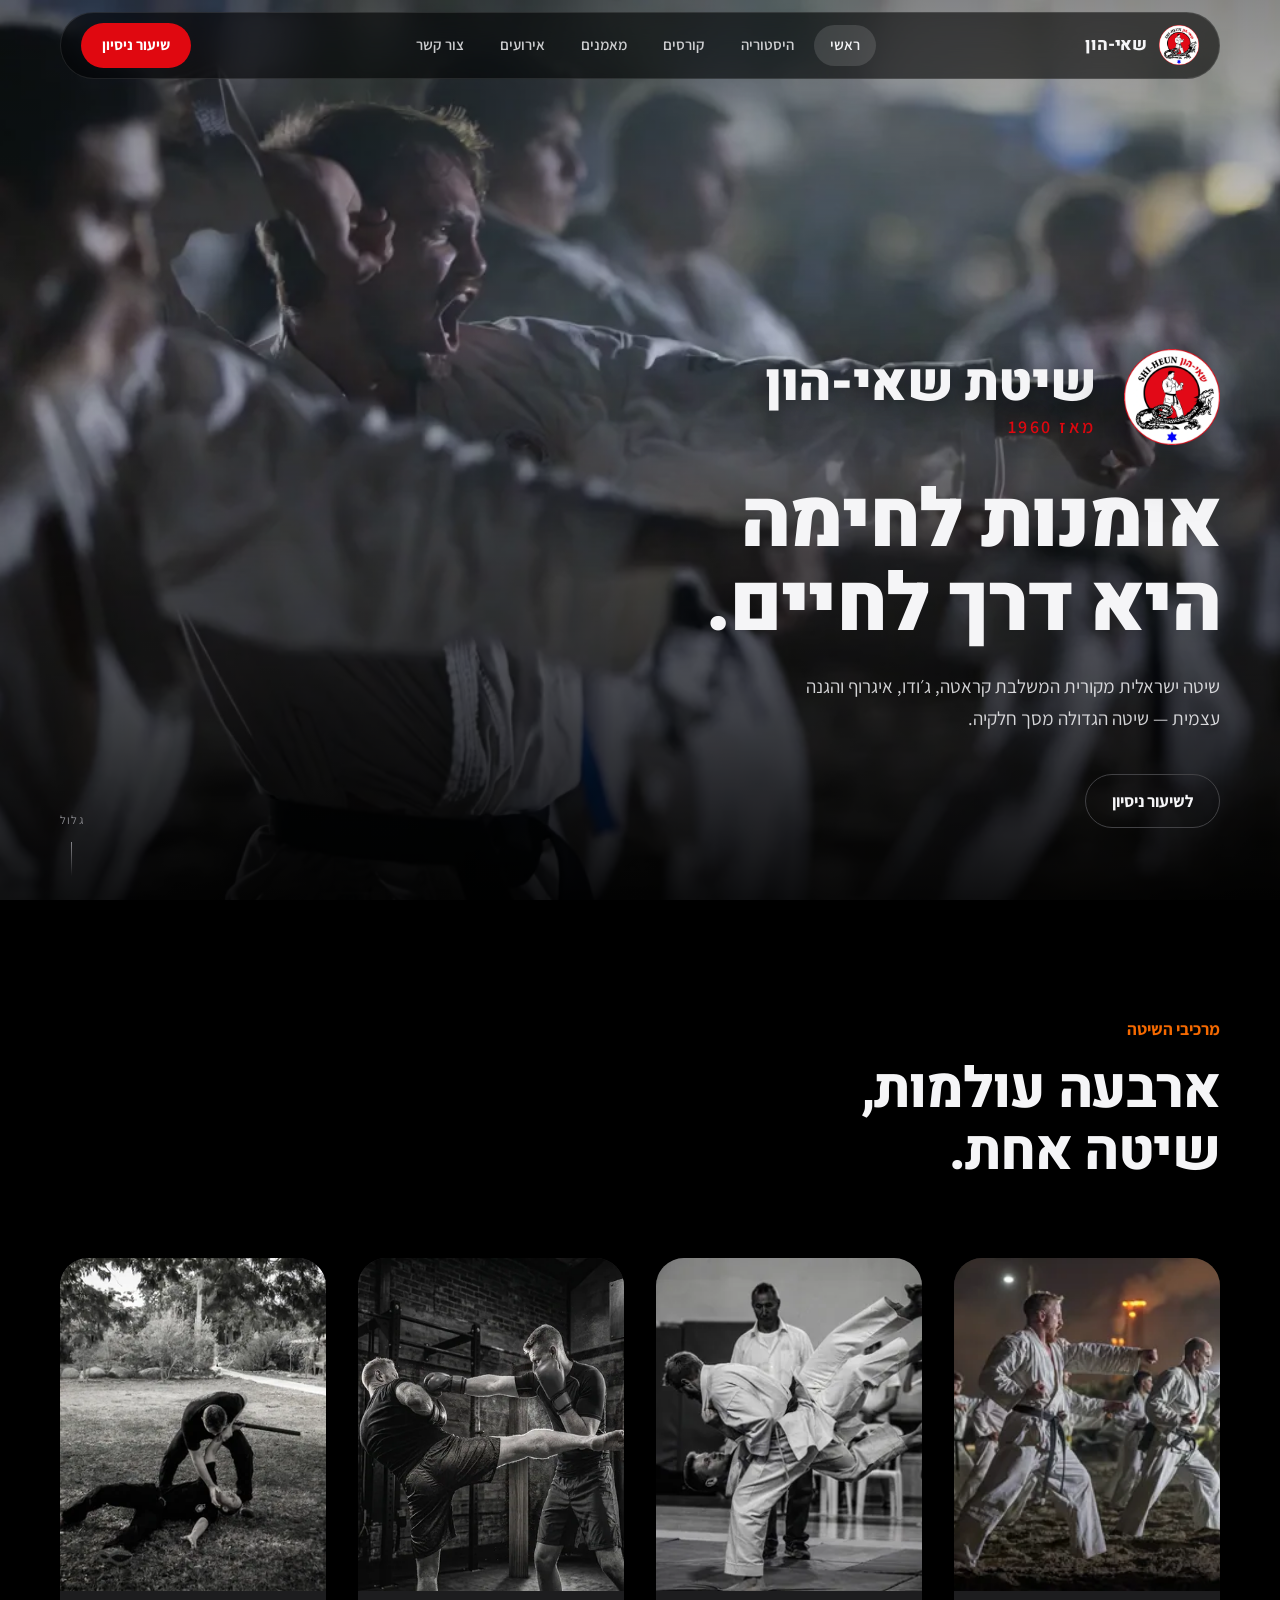
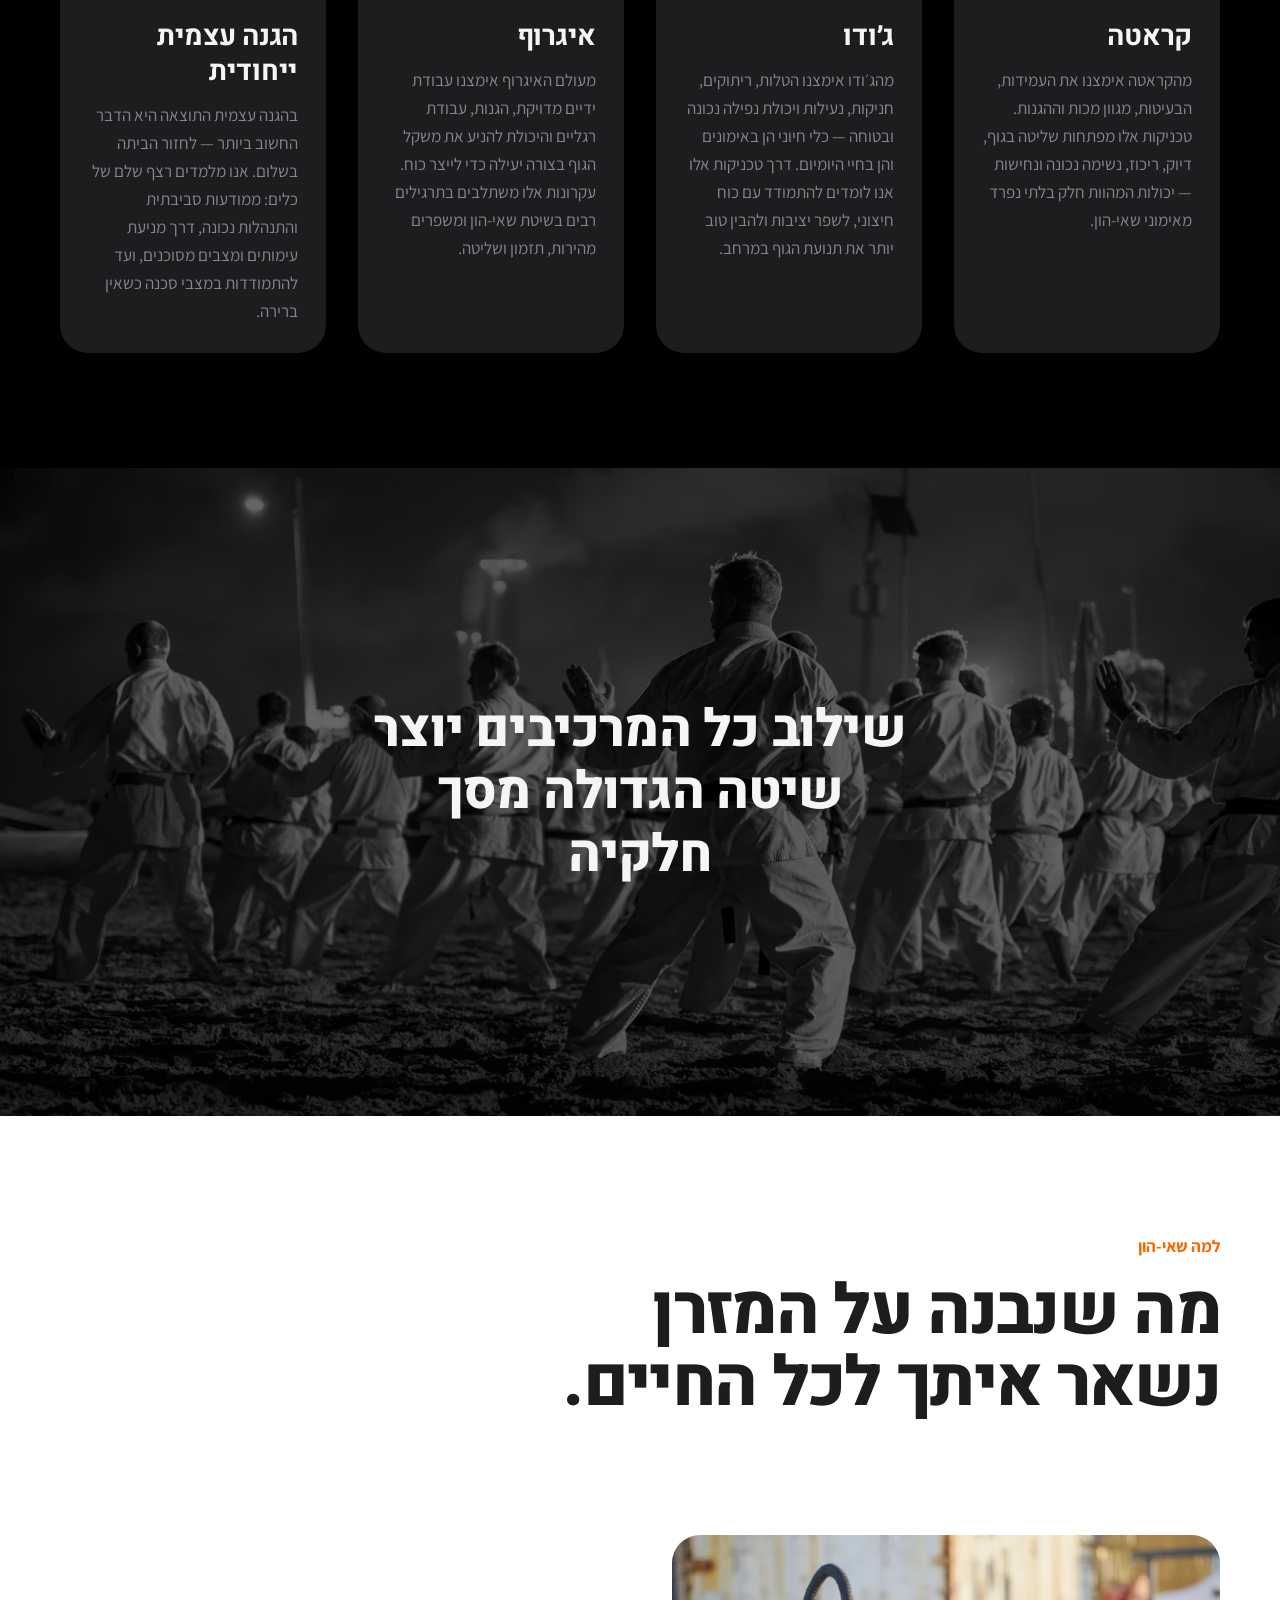
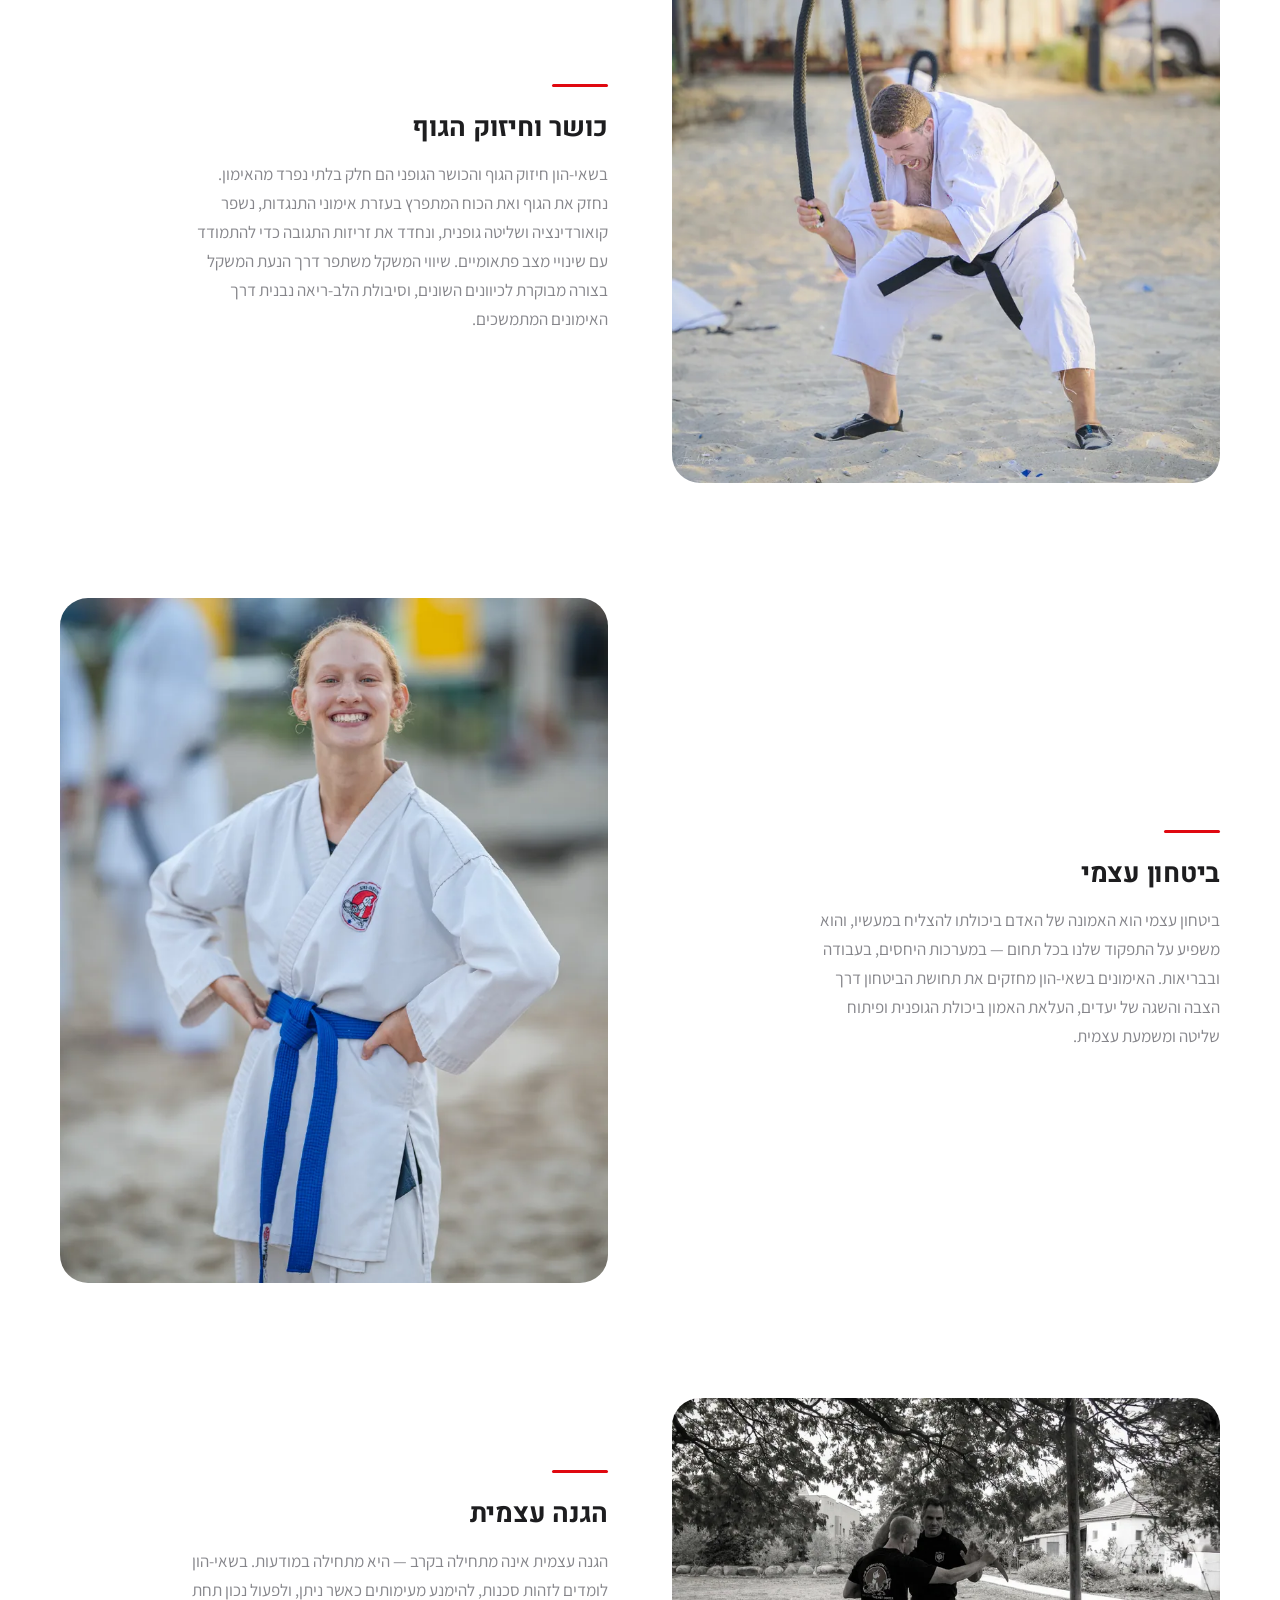
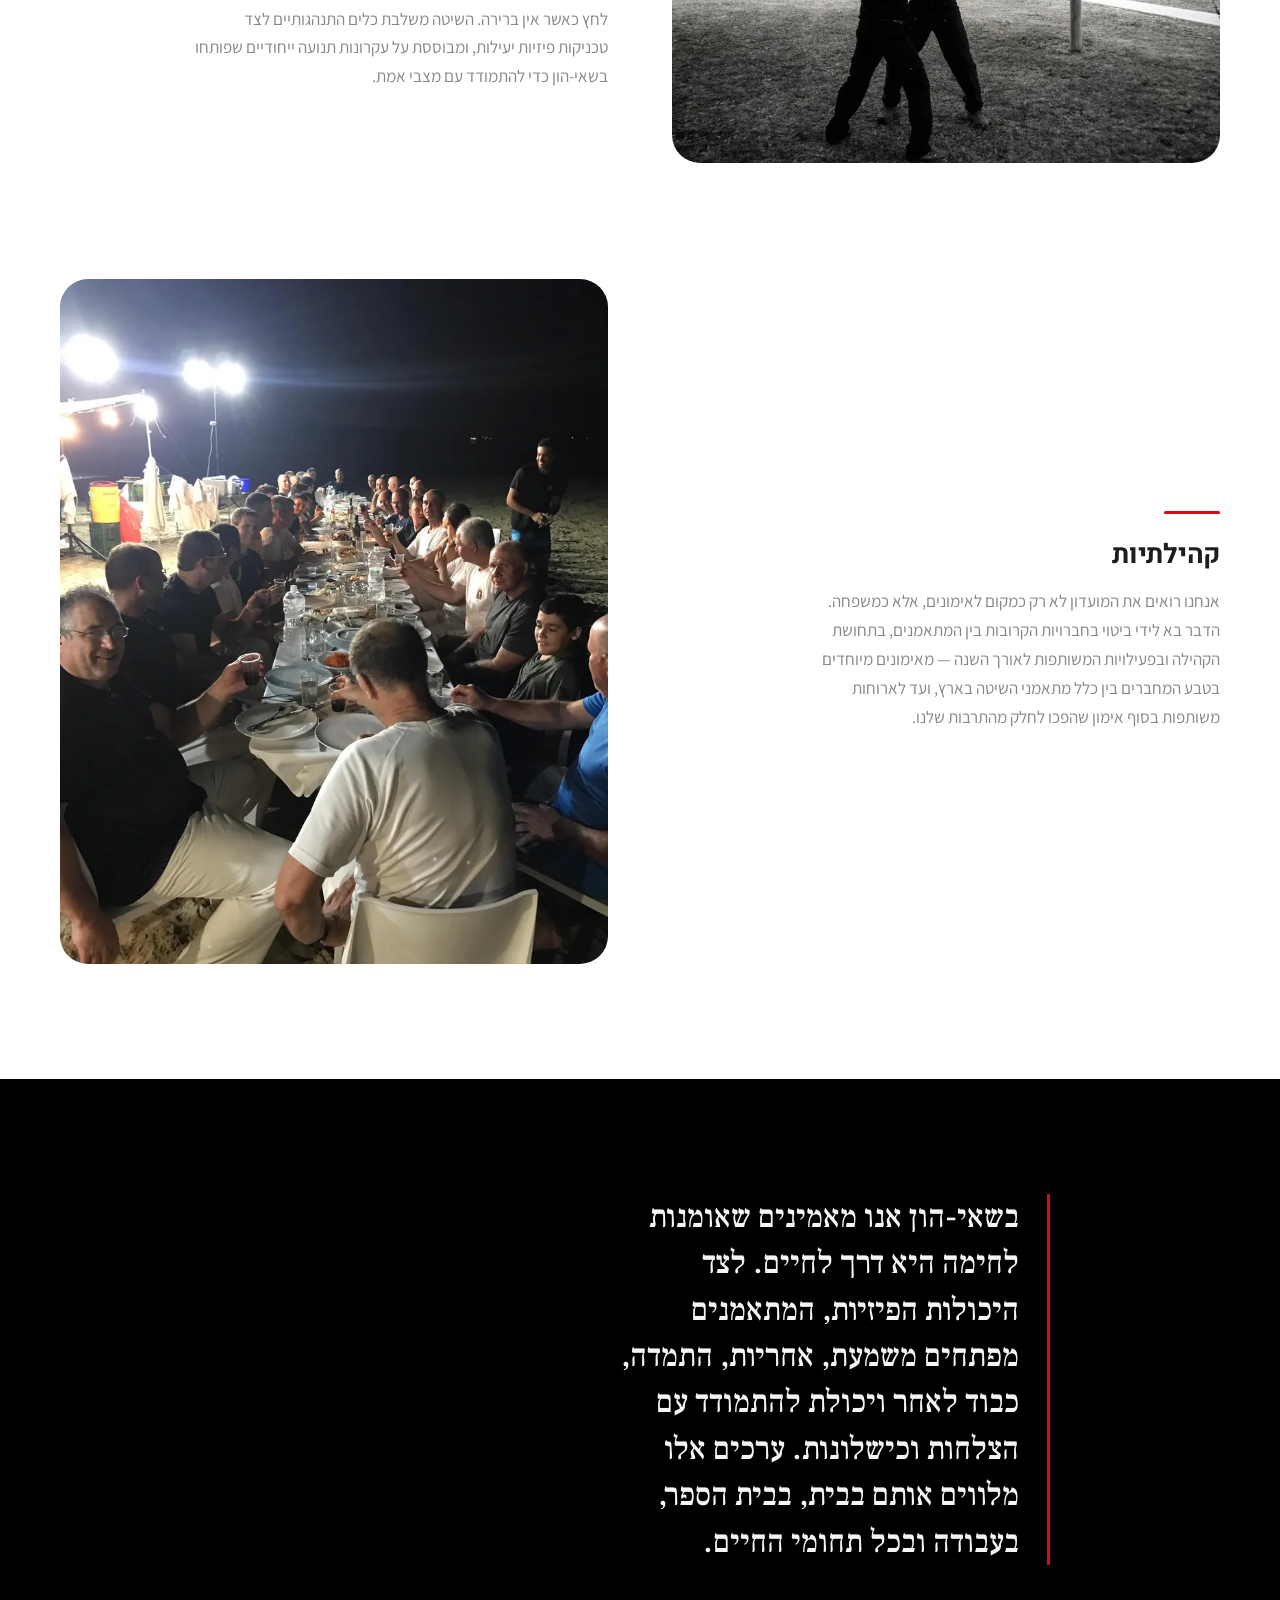
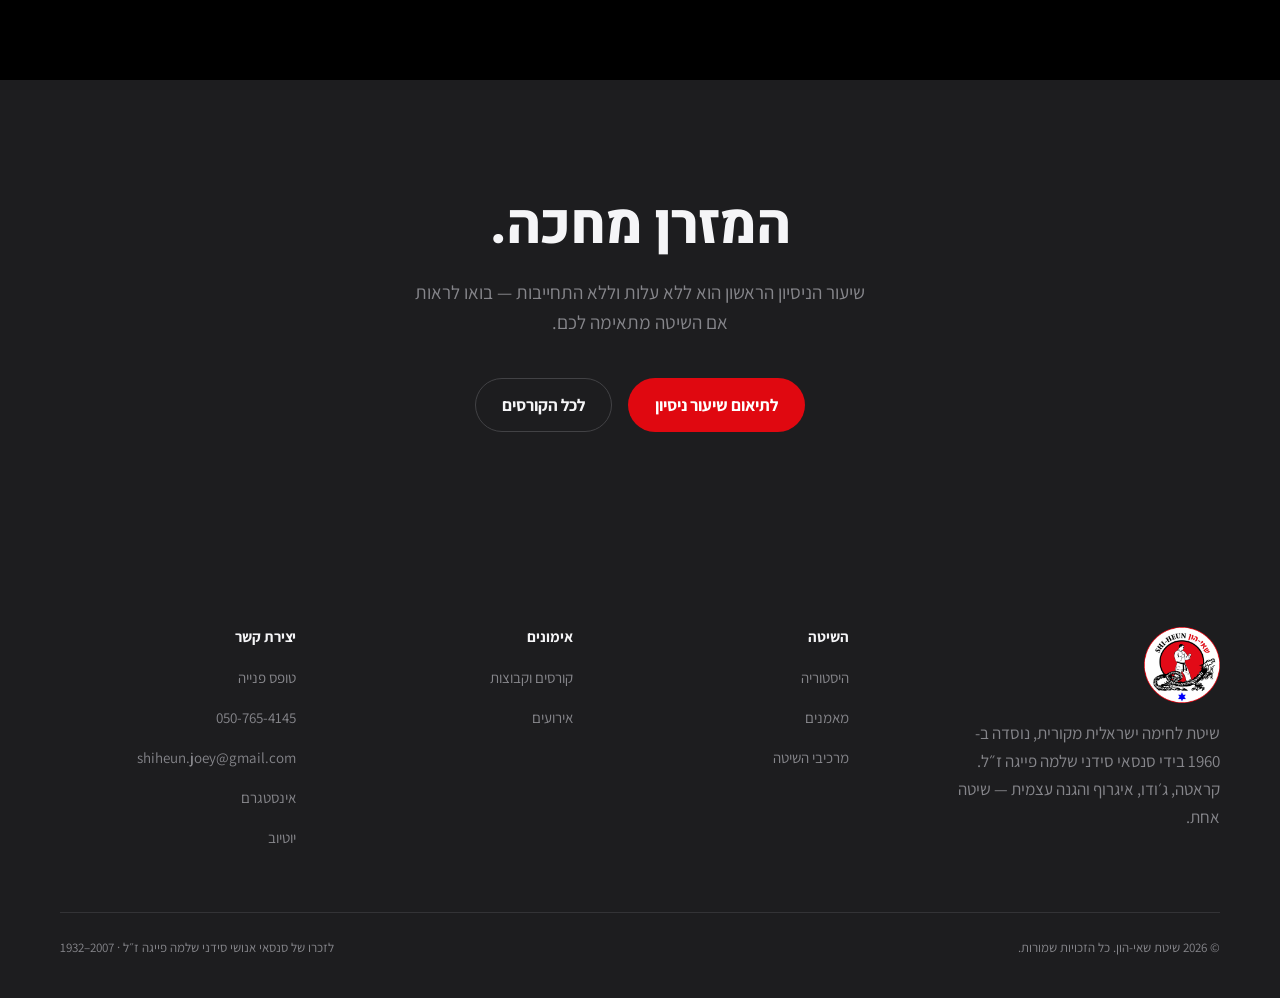
==== commit 685e4a07: "Photo updates: history family scan and grass throw, index self-defence/fitness/community stills, coa" ====
--- a/index.html
+++ b/index.html
@@ -172,7 +172,7 @@
           </div>
         </article>
         <article class="card reveal" data-delay="3">
-          <div class="card__media"><img src="assets/img/action/fire-defense-2560.webp" srcset="assets/img/action/fire-defense-480.webp 480w, assets/img/action/fire-defense-800.webp 800w, assets/img/action/fire-defense-1280.webp 1280w, assets/img/action/fire-defense-1920.webp 1920w, assets/img/action/fire-defense-2560.webp 2560w" sizes="(max-width:640px) 92vw, (max-width:1100px) 46vw, 24vw" width="6062" height="4850" alt="הגנה עצמית ייחודית" loading="lazy" decoding="async"></div>
+          <div class="card__media"><img src="assets/img/action/defense-stick-1196.webp" srcset="assets/img/action/defense-stick-480.webp 480w, assets/img/action/defense-stick-800.webp 800w, assets/img/action/defense-stick-1196.webp 1196w" sizes="(max-width:640px) 92vw, (max-width:1100px) 46vw, 24vw" width="1196" height="896" alt="הגנה עצמית ייחודית" loading="lazy" decoding="async"></div>
           <div class="card__body">
             <h3>הגנה עצמית ייחודית</h3>
             <p>בהגנה עצמית התוצאה היא הדבר החשוב ביותר — לחזור הביתה בשלום. אנו מלמדים רצף שלם של כלים: ממודעות סביבתית והתנהלות נכונה, דרך מניעת עימותים ומצבים מסוכנים, ועד להתמודדות במצבי סכנה כשאין ברירה.</p>
@@ -183,7 +183,7 @@
 </section>
 
 <section class="statement">
-  <img src="assets/img/action/sandbag-bw-2560.webp" srcset="assets/img/action/sandbag-bw-480.webp 480w, assets/img/action/sandbag-bw-800.webp 800w, assets/img/action/sandbag-bw-1280.webp 1280w, assets/img/action/sandbag-bw-1920.webp 1920w, assets/img/action/sandbag-bw-2560.webp 2560w" sizes="100vw" width="8256" height="5504" alt="מתאמנים נושאים שקי חול על החוף" loading="lazy" decoding="async">
+  <img src="assets/img/action/kokutsu-night-2560.webp" srcset="assets/img/action/kokutsu-night-480.webp 480w, assets/img/action/kokutsu-night-800.webp 800w, assets/img/action/kokutsu-night-1280.webp 1280w, assets/img/action/kokutsu-night-1920.webp 1920w, assets/img/action/kokutsu-night-2560.webp 2560w" sizes="100vw" width="8007" height="3967" alt="מתאמני שאי-הון בעמידת קוקוצו-דאצ׳י באימון לילה על החוף" loading="lazy" decoding="async">
   <div class="statement__scrim"></div>
   <p class="reveal">שילוב כל המרכיבים יוצר שיטה הגדולה מסך חלקיה</p>
 </section>
@@ -195,7 +195,7 @@
       <h2 class="display why__title">מה שנבנה על המזרן<br>נשאר איתך לכל החיים.</h2>
     </header>
       <div class="split  reveal" style="margin-block-start:var(--section-gap)">
-        <div class="split__media split__media--wide"><img src="assets/img/action/beach-lead-2560.webp" srcset="assets/img/action/beach-lead-480.webp 480w, assets/img/action/beach-lead-800.webp 800w, assets/img/action/beach-lead-1280.webp 1280w, assets/img/action/beach-lead-1920.webp 1920w, assets/img/action/beach-lead-2560.webp 2560w" sizes="(max-width:860px) 92vw, 46vw" width="8256" height="4152" alt="כושר וחיזוק הגוף" loading="lazy" decoding="async"></div>
+        <div class="split__media split__media--square"><img src="assets/img/action/rope-pull-2560.webp" srcset="assets/img/action/rope-pull-480.webp 480w, assets/img/action/rope-pull-800.webp 800w, assets/img/action/rope-pull-1280.webp 1280w, assets/img/action/rope-pull-1920.webp 1920w, assets/img/action/rope-pull-2560.webp 2560w" sizes="(max-width:860px) 92vw, 46vw" width="5504" height="5370" alt="כושר וחיזוק הגוף" loading="lazy" decoding="async"></div>
         <div>
           <div class="belt"></div>
           <h3 class="why__h">כושר וחיזוק הגוף</h3>
@@ -211,7 +211,7 @@
         </div>
       </div>
       <div class="split  reveal" style="margin-block-start:var(--section-gap)">
-        <div class="split__media split__media--wide"><img src="assets/img/action/knife-defense-2560.webp" srcset="assets/img/action/knife-defense-480.webp 480w, assets/img/action/knife-defense-800.webp 800w, assets/img/action/knife-defense-1280.webp 1280w, assets/img/action/knife-defense-1920.webp 1920w, assets/img/action/knife-defense-2560.webp 2560w" sizes="(max-width:860px) 92vw, 46vw" width="6875" height="5504" alt="הגנה עצמית" loading="lazy" decoding="async"></div>
+        <div class="split__media split__media--wide"><img src="assets/img/action/defense-knife-1195.webp" srcset="assets/img/action/defense-knife-480.webp 480w, assets/img/action/defense-knife-800.webp 800w, assets/img/action/defense-knife-1195.webp 1195w" sizes="(max-width:860px) 92vw, 46vw" width="1195" height="896" alt="הגנה עצמית" loading="lazy" decoding="async"></div>
         <div>
           <div class="belt"></div>
           <h3 class="why__h">הגנה עצמית</h3>
@@ -219,7 +219,7 @@
         </div>
       </div>
       <div class="split split--reverse reveal" style="margin-block-start:var(--section-gap)">
-        <div class="split__media split__media--wide"><img src="assets/img/action/community-cake-2560.webp" srcset="assets/img/action/community-cake-480.webp 480w, assets/img/action/community-cake-800.webp 800w, assets/img/action/community-cake-1280.webp 1280w, assets/img/action/community-cake-1920.webp 1920w, assets/img/action/community-cake-2560.webp 2560w" sizes="(max-width:860px) 92vw, 46vw" width="5504" height="5504" alt="קהילתיות" loading="lazy" decoding="async"></div>
+        <div class="split__media split__media--tall"><img src="assets/img/action/community-table-1200.webp" srcset="assets/img/action/community-table-480.webp 480w, assets/img/action/community-table-800.webp 800w, assets/img/action/community-table-1200.webp 1200w" sizes="(max-width:860px) 92vw, 46vw" width="1200" height="1600" alt="קהילתיות" loading="lazy" decoding="async"></div>
         <div>
           <div class="belt"></div>
           <h3 class="why__h">קהילתיות</h3>
@@ -269,7 +269,6 @@
         <h4>אימונים</h4>
         <ul>
           <li><a href="courses.html">קורסים וקבוצות</a></li>
-          <li><a href="courses.html#schedule">מערכת שעות</a></li>
           <li><a href="events.html">אירועים</a></li>
         </ul>
       </div>
--- a/assets/css/style.css
+++ b/assets/css/style.css
@@ -411,6 +411,8 @@
 /* The clip's subjects sit high in frame; anchor to the top so the wide,
    short pagehero box does not crop through their heads. */
 .pagehero__media video { object-position: center top; }
+/* The crest clip is composed around its centre — keep the whole mark in frame. */
+.pagehero__media video.hero-clip--center { object-position: center; }
 .pagehero__scrim { position: absolute; inset: 0; z-index: -1;
   background: linear-gradient(to top, rgba(0,0,0,.95), rgba(0,0,0,.45) 55%, rgba(0,0,0,.6)); }
 .pagehero__inner { position: relative; width: 100%; padding-block: var(--s60); }
@@ -656,6 +658,9 @@
 
 /* ---------- Coaches ---------- */
 .coach { }
+/* No portrait yet: drop the card to the row's baseline so the name lines
+   up with the names beside it instead of floating above them. */
+.coach--nophoto { display: flex; flex-direction: column; justify-content: flex-end; }
 .coach__media { border-radius: var(--r-card); overflow: hidden; aspect-ratio: 3/4; background: var(--carbon); }
 .coach__media img { width: 100%; height: 100%; object-fit: cover; transition: transform .8s cubic-bezier(.16,1,.3,1); }
 .coach:hover .coach__media img { transform: scale(1.04); }
